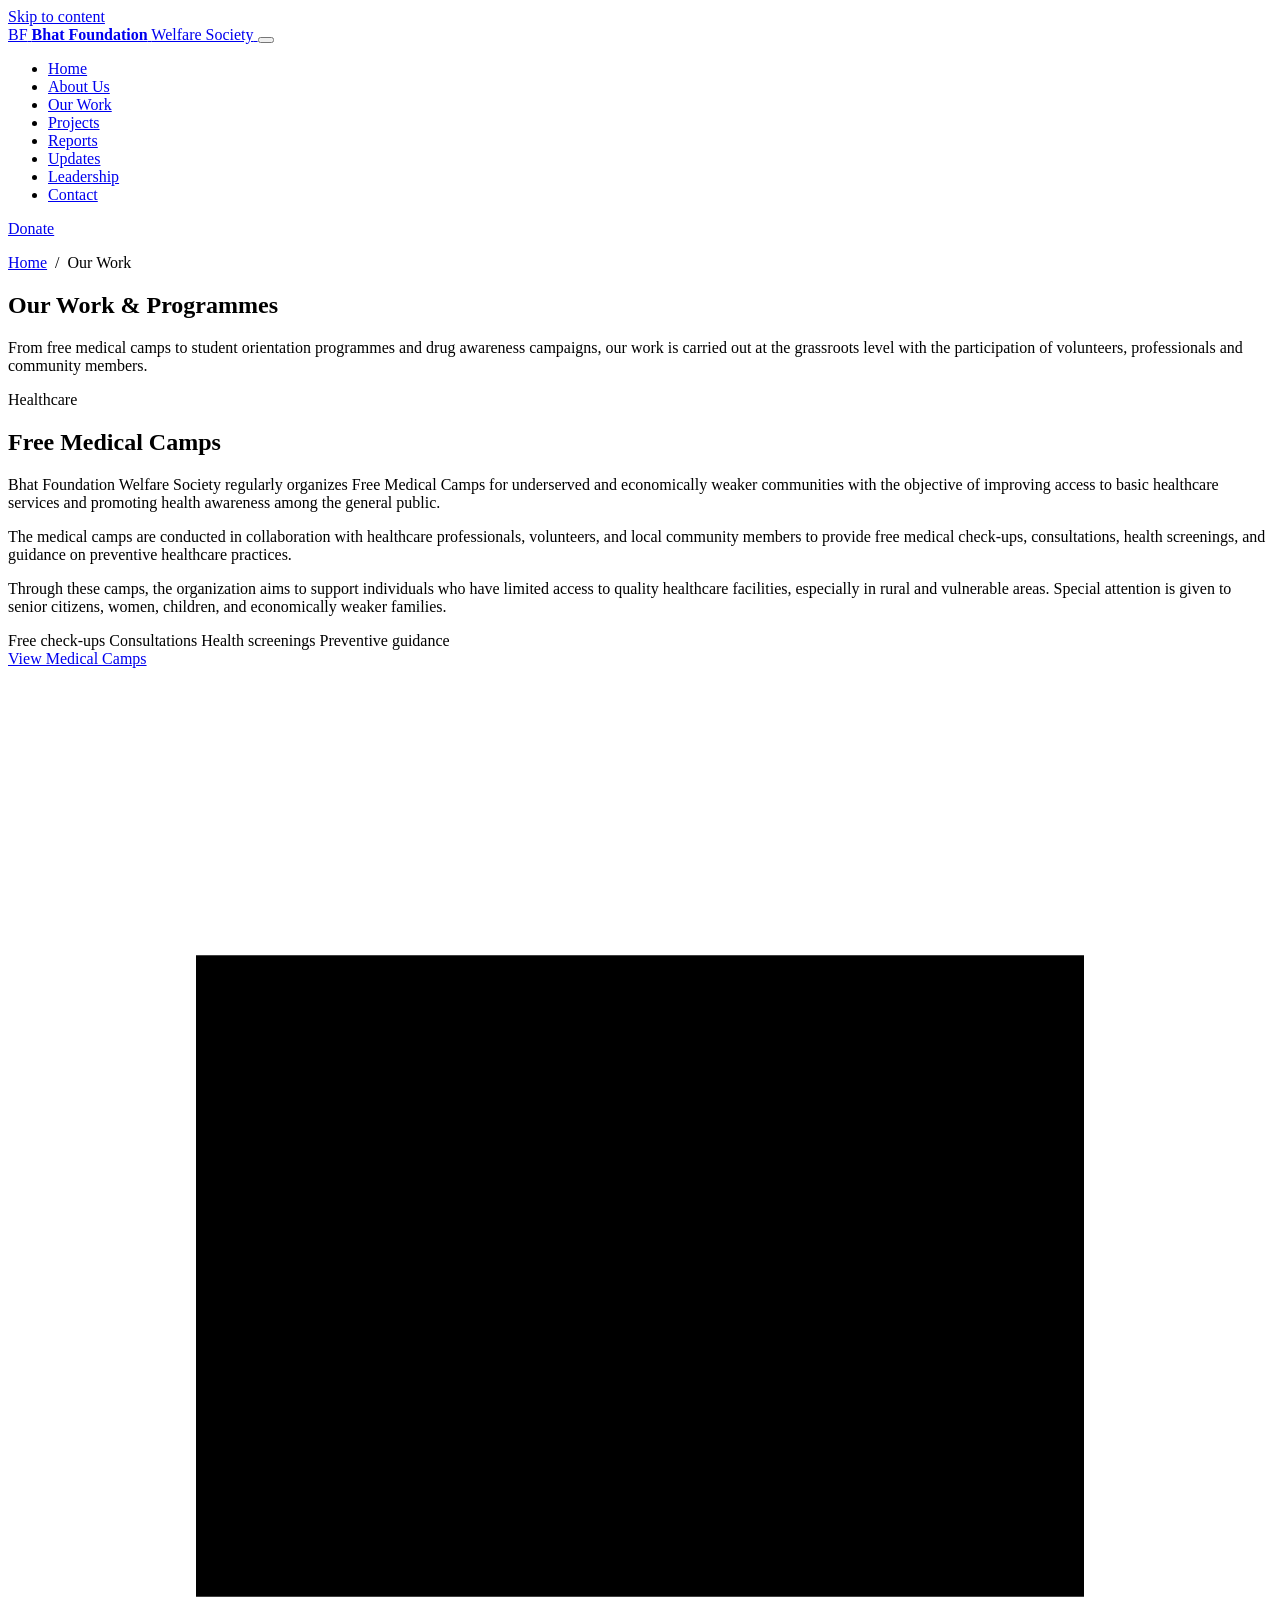
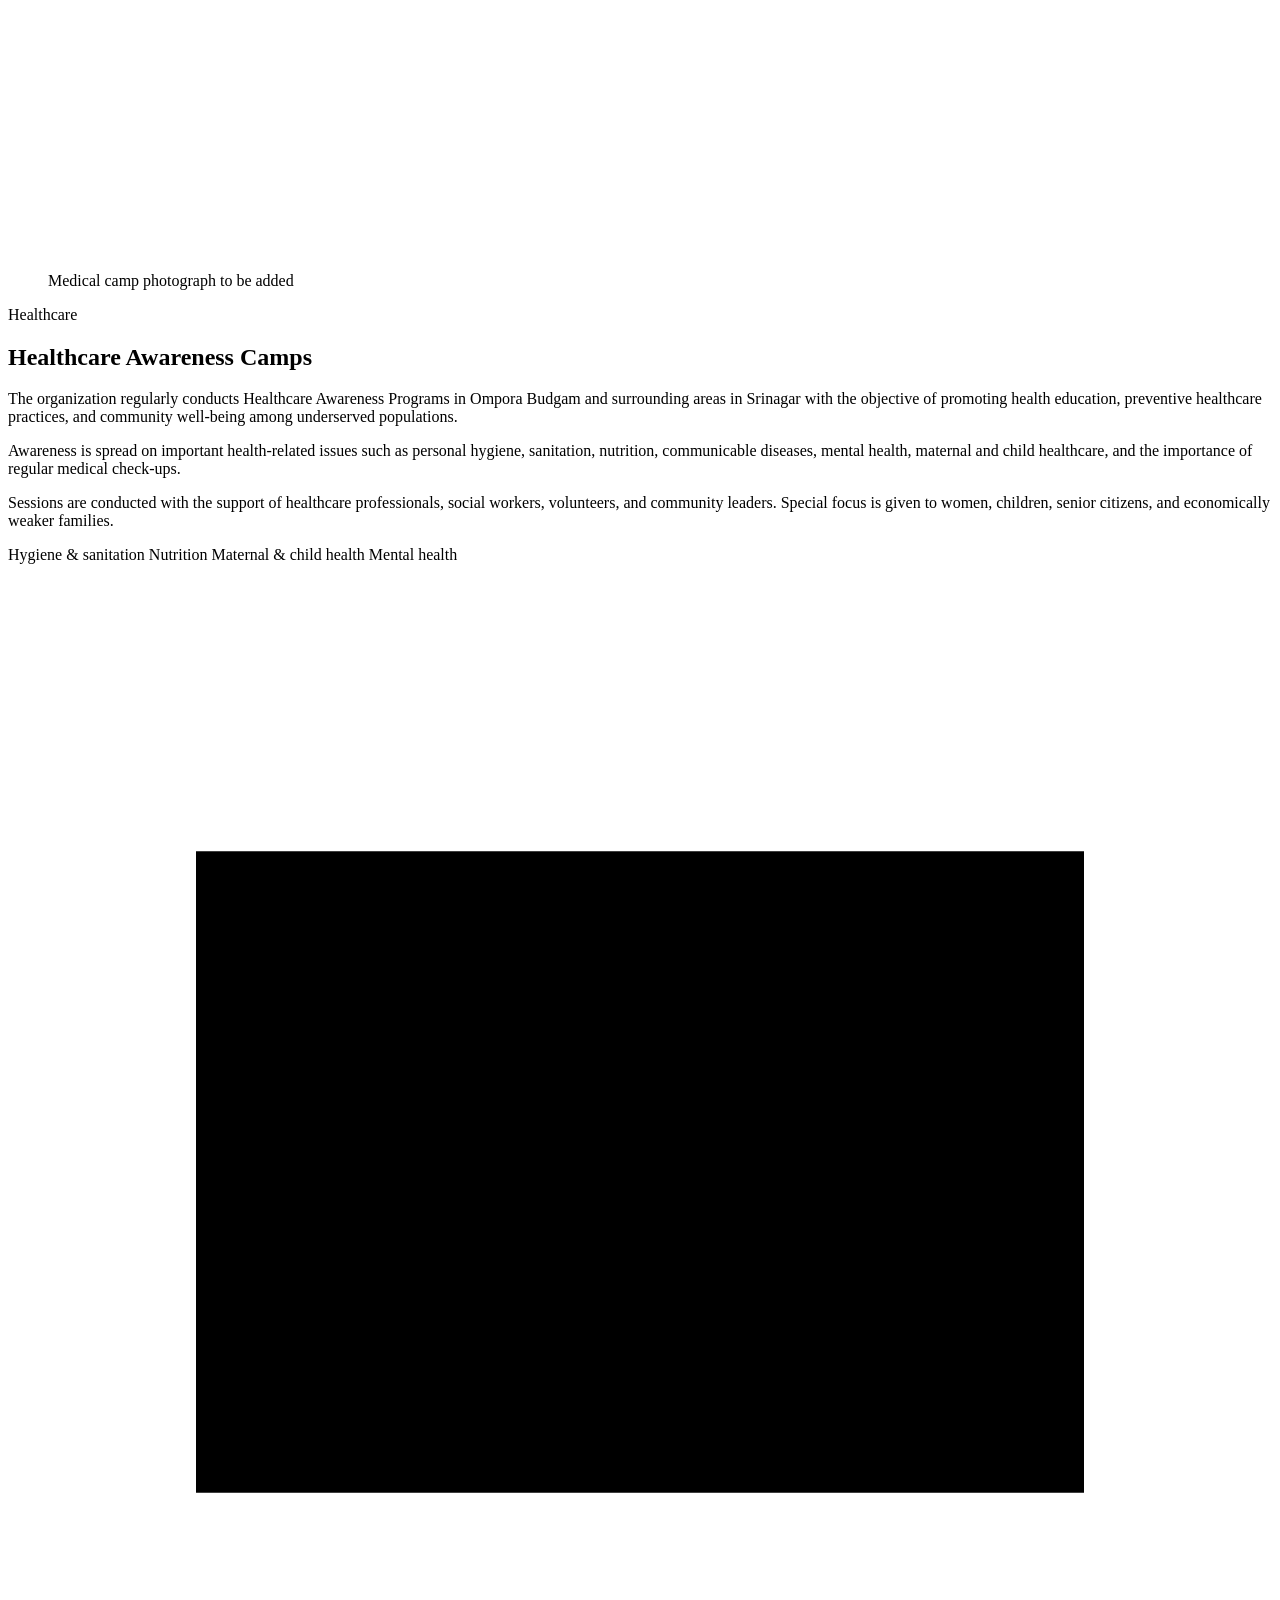
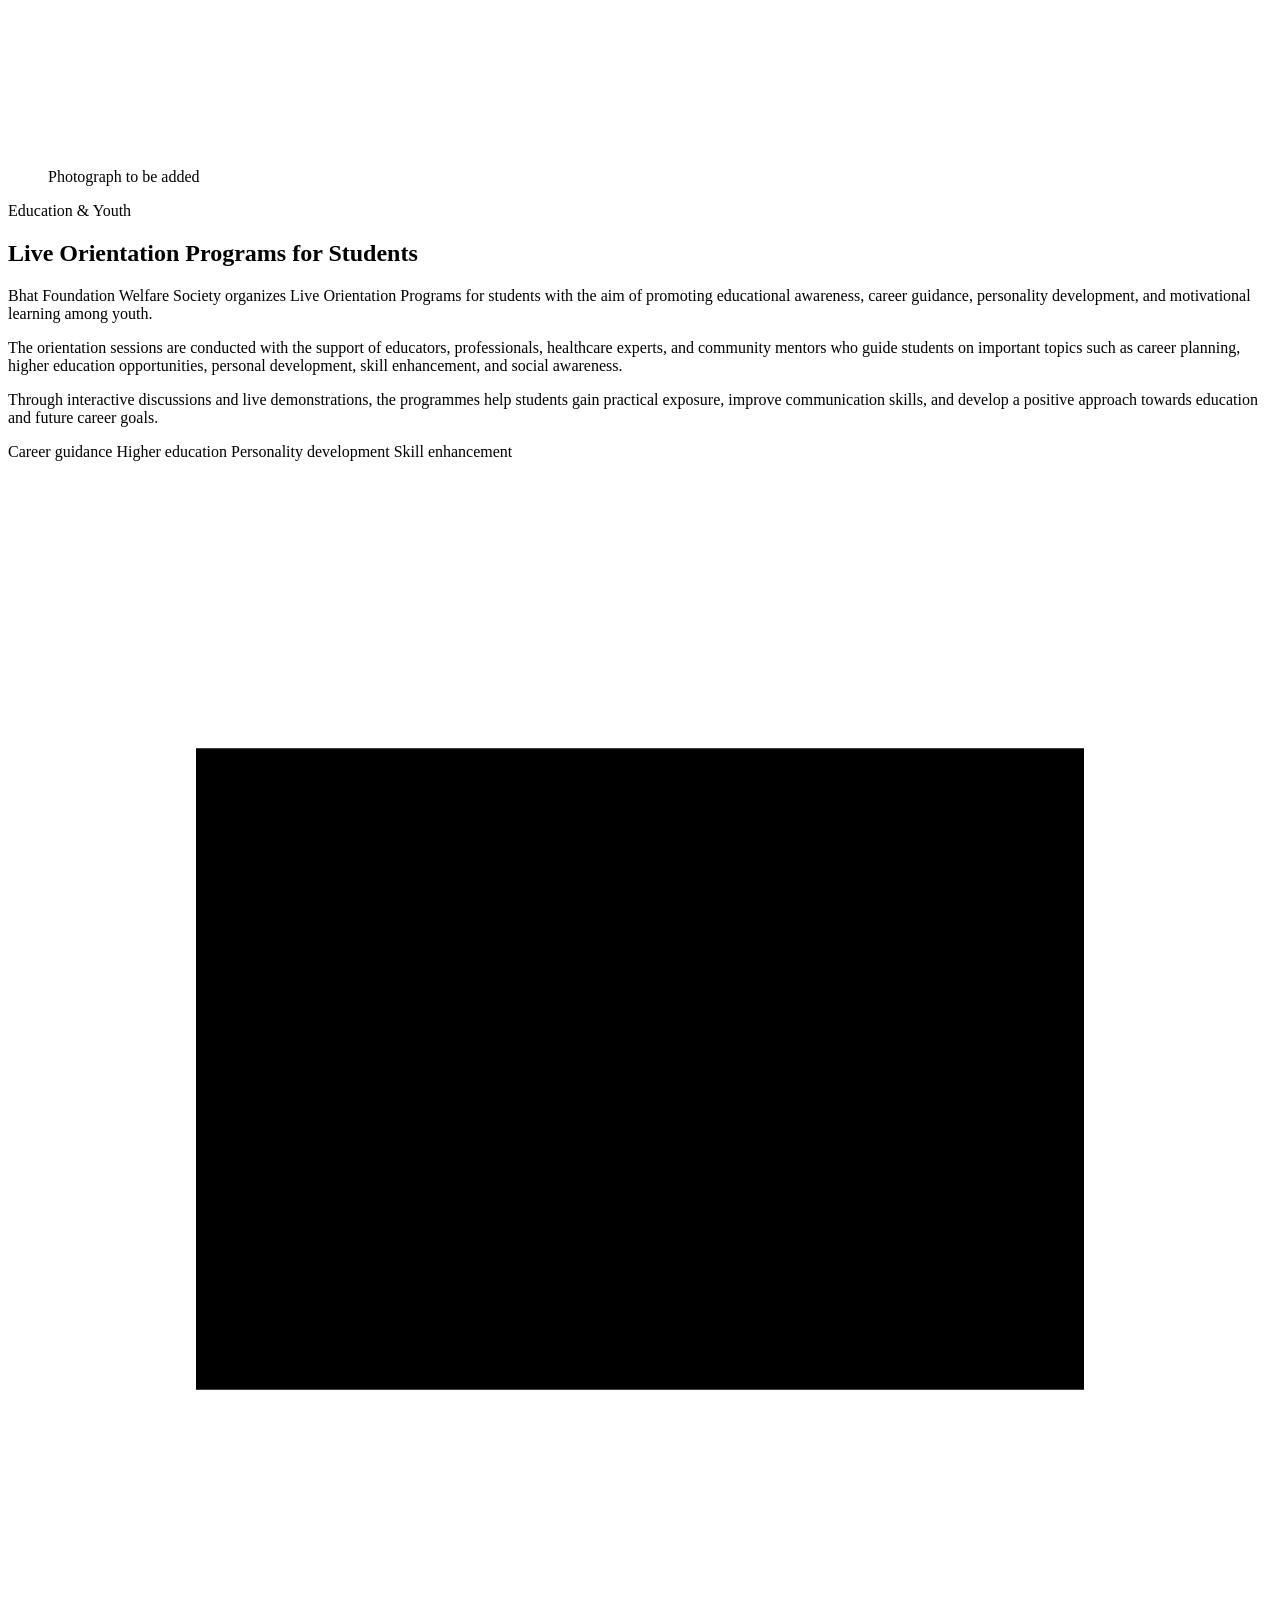
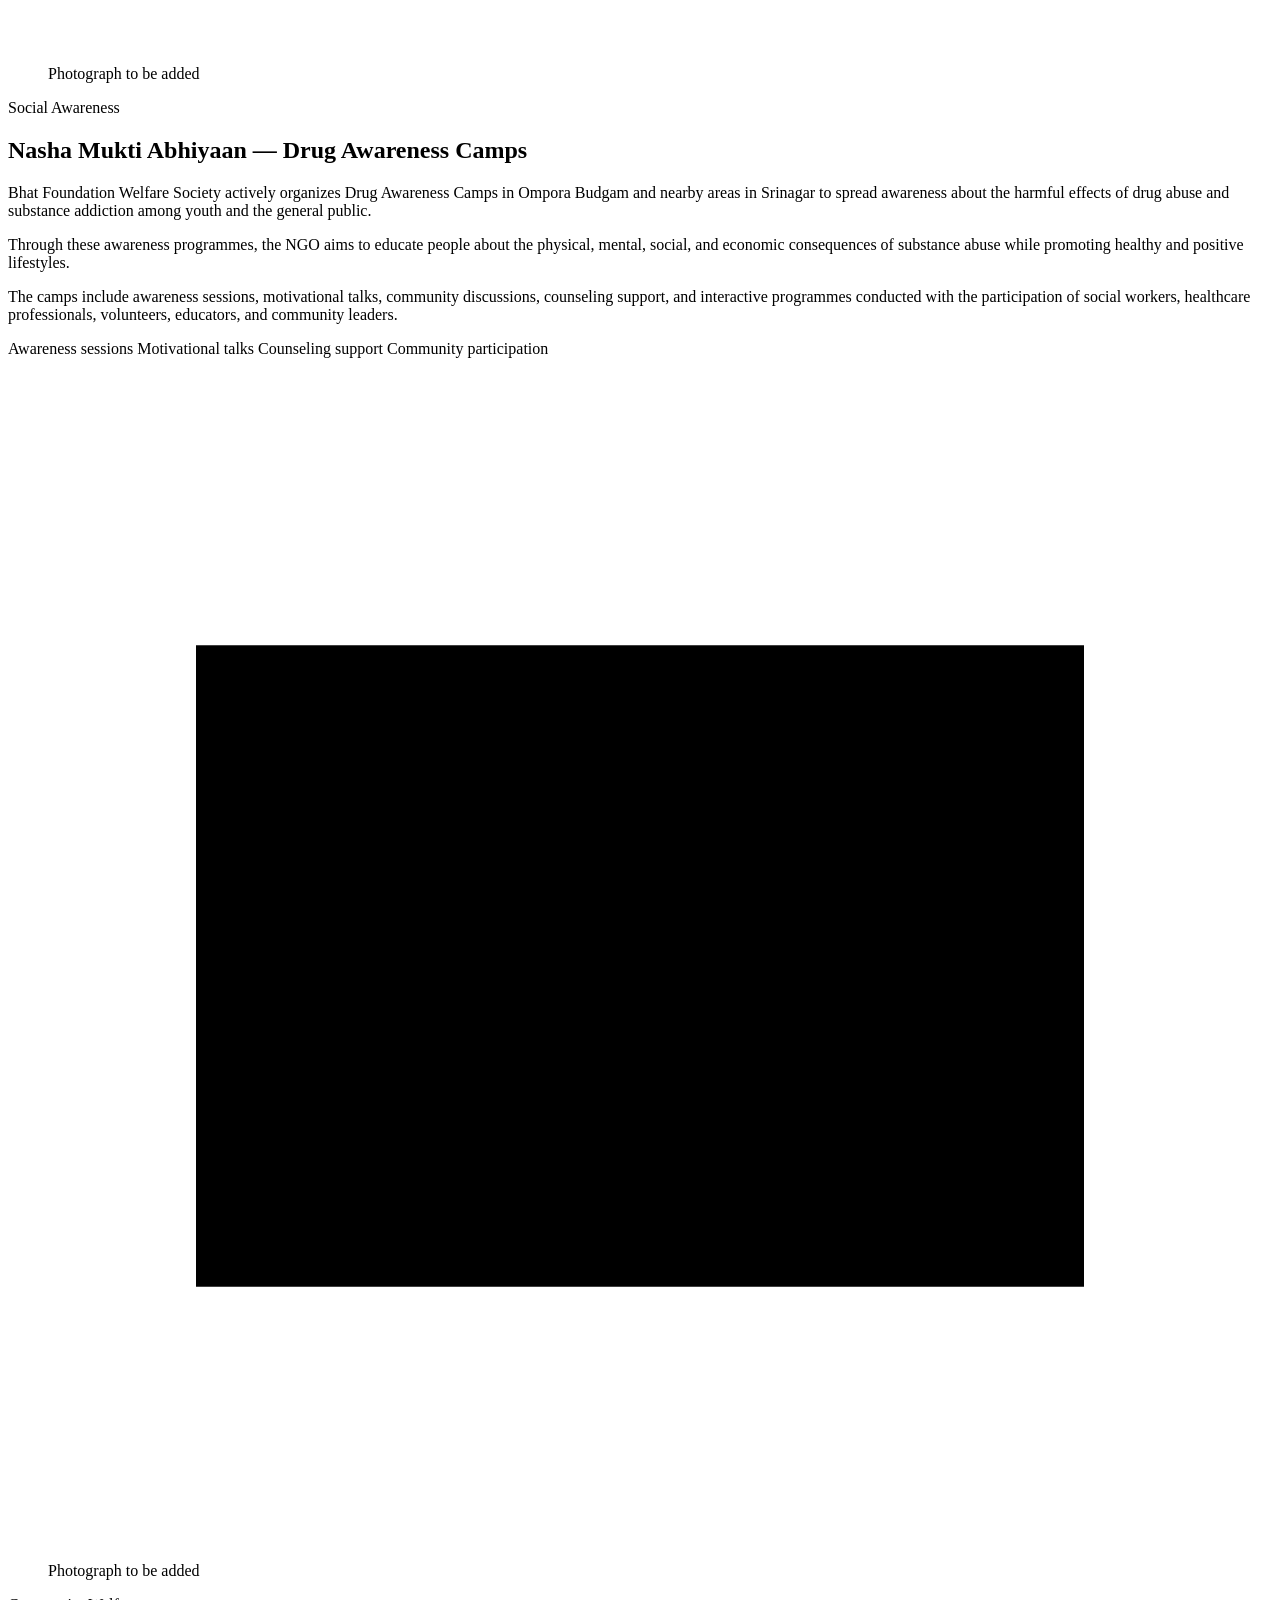
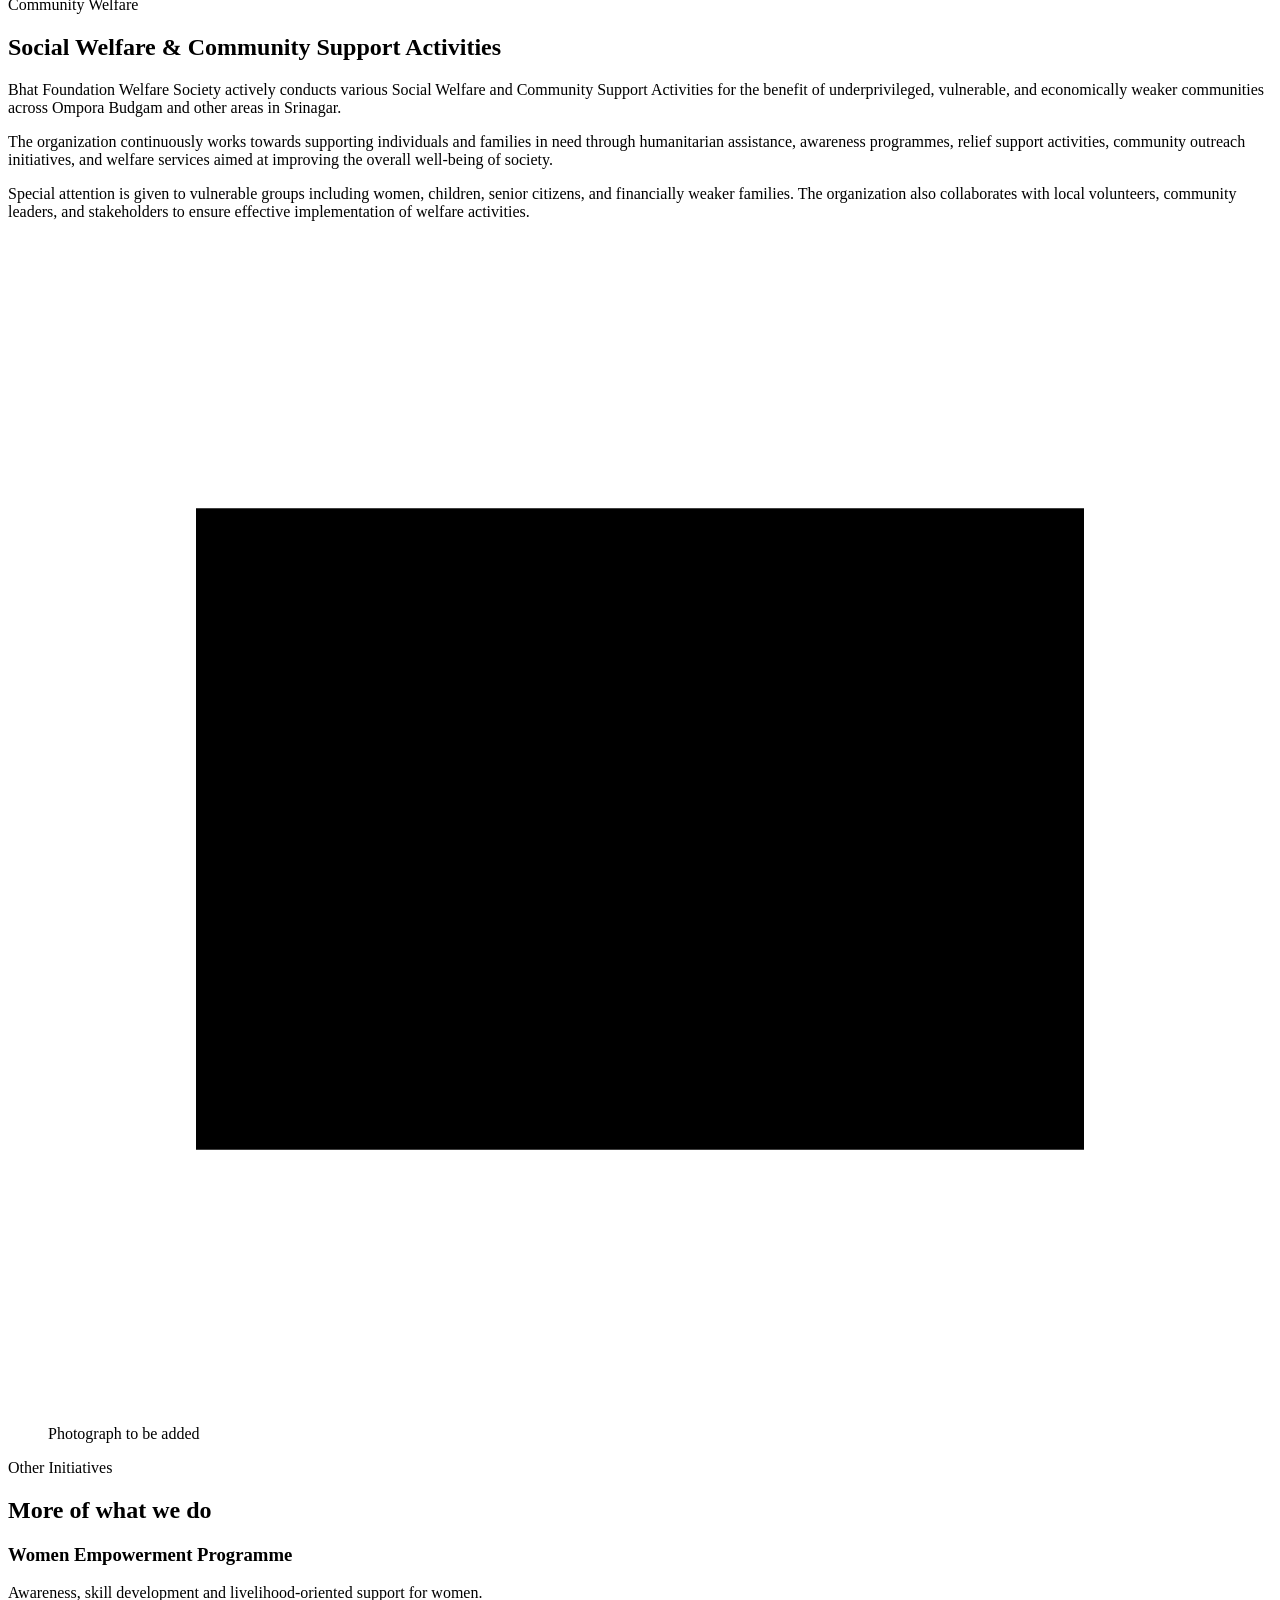
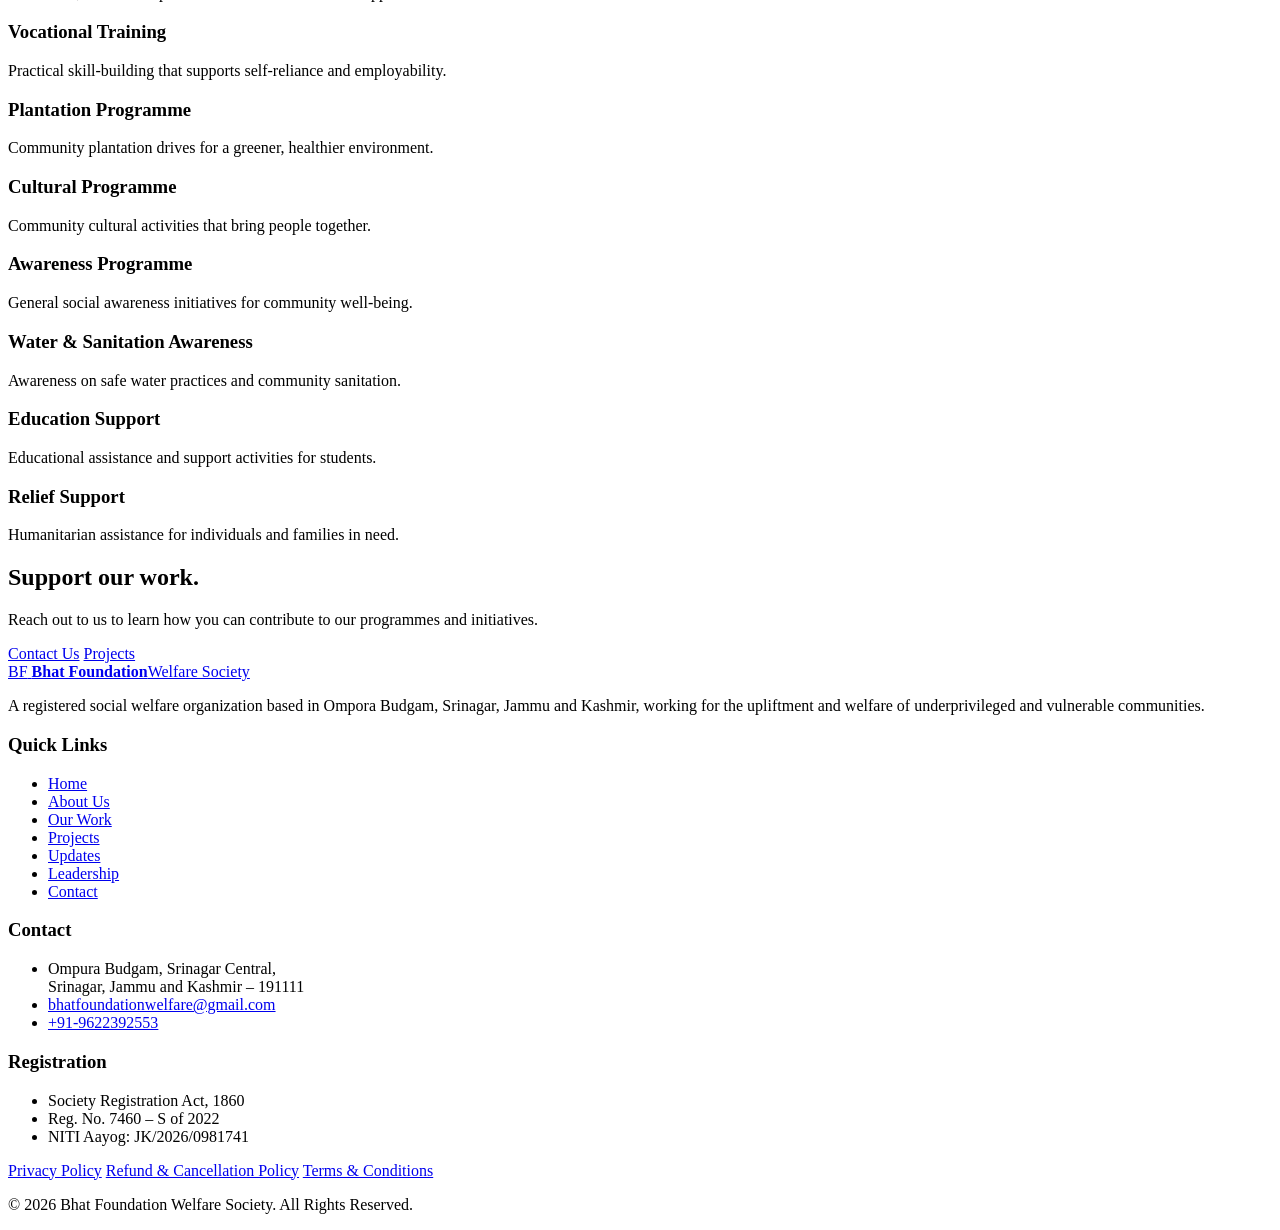
==== our-work.html @ 5a5388ba "Add files via upload" ====
<!DOCTYPE html>
<html lang="en">
<head>
<meta charset="utf-8">
<meta name="viewport" content="width=device-width, initial-scale=1">
<title>Our Work | Bhat Foundation Welfare Society</title>
<meta name="description" content="Healthcare, education, youth development, women empowerment, drug awareness and community welfare programmes by Bhat Foundation Welfare Society in Srinagar.">
<meta name="theme-color" content="#0F2347">
<link rel="preconnect" href="https://fonts.googleapis.com">
<link rel="preconnect" href="https://fonts.gstatic.com" crossorigin>
<link href="https://fonts.googleapis.com/css2?family=Fraunces:opsz,wght@9..144,400;9..144,500;9..144,600;9..144,700&family=Inter:wght@400;500;600;700&display=swap" rel="stylesheet">
<link rel="stylesheet" href="css/styles.css">
<script>document.documentElement.classList.add('js');</script>
</head>
<body>

<a class="skip-link" href="#main">Skip to content</a>

<header class="site-header" id="siteHeader">
  <div class="container header-inner">
    <a class="brand" href="index.html" aria-label="Bhat Foundation Welfare Society — Home">
      <span class="brand-badge">
        <span class="brand-mark" aria-hidden="true">BF</span>
        <img src="images/logo.png" alt="Bhat Foundation Welfare Society logo" onerror="this.remove()">
      </span>
      <span class="brand-text">
        <strong>Bhat Foundation</strong>
        <span>Welfare Society</span>
      </span>
    </a>

    <button class="nav-toggle" id="navToggle" type="button" aria-expanded="false" aria-controls="primaryNav" aria-label="Open menu">
      <span class="nav-toggle-bars" aria-hidden="true"><i></i><i></i><i></i></span>
    </button>

    <nav class="primary-nav" id="primaryNav" aria-label="Primary">
      <ul>
          <li><a href="index.html">Home</a></li>
         <li><a href="about.html" aria-current="page">About Us</a></li>
         <li><a href="our-work.html">Our Work</a></li>
         <li><a href="projects.html">Projects</a></li>
        <li><a href="reports.html">Reports</a></li>
        <li><a href="updates.html">Updates</a></li>
        <li><a href="leadership.html">Leadership</a></li>
        <li><a href="contact.html">Contact</a></li>
    </ul>
      <a class="btn btn-primary nav-cta nav-donate" href="donate.html">Donate</a>
    </nav>
  </div>
</header>

<main id="main">

  <section class="page-hero">
    <div class="container">
      <p class="breadcrumb"><a href="index.html">Home</a> &nbsp;/&nbsp; Our Work</p>
      <h1>Our Work &amp; Programmes</h1>
      <p>From free medical camps to student orientation programmes and drug awareness campaigns, our work is carried out at the grassroots level with the participation of volunteers, professionals and community members.</p>
    </div>
  </section>

  <section class="section">
    <div class="container work-block">
      <div>
        <p class="eyebrow">Healthcare</p>
        <h2>Free Medical Camps</h2>
        <p>Bhat Foundation Welfare Society regularly organizes Free Medical Camps for underserved and economically weaker communities with the objective of improving access to basic healthcare services and promoting health awareness among the general public.</p>
        <p>The medical camps are conducted in collaboration with healthcare professionals, volunteers, and local community members to provide free medical check-ups, consultations, health screenings, and guidance on preventive healthcare practices.</p>
        <p>Through these camps, the organization aims to support individuals who have limited access to quality healthcare facilities, especially in rural and vulnerable areas. Special attention is given to senior citizens, women, children, and economically weaker families.</p>
        <div class="tag-list">
          <span class="tag">Free check-ups</span>
          <span class="tag">Consultations</span>
          <span class="tag">Health screenings</span>
          <span class="tag">Preventive guidance</span>
        </div>
        <div class="btn-row">
          <a class="btn btn-outline" href="projects.html#medical-camps">View Medical Camps</a>
        </div>
      </div>
      <div class="work-media">
        <figure class="media">
          <div class="media-fallback">
            <svg viewBox="0 0 24 24" aria-hidden="true"><path d="M3 5.5h18v13H3z"/><path d="m3 15 4.5-4.5 4 4L15 11l6 6"/><circle cx="9" cy="9" r="1.6"/></svg>
            <span>Medical camp photograph to be added</span>
          </div>
          <img class="media-img" src="images/work-medical-camp.jpg" alt="Free medical camp organized by Bhat Foundation Welfare Society" onerror="this.remove()">
        </figure>
      </div>
    </div>
  </section>

  <section class="section section--soft">
    <div class="container work-block work-block--flip">
      <div>
        <p class="eyebrow">Healthcare</p>
        <h2>Healthcare Awareness Camps</h2>
        <p>The organization regularly conducts Healthcare Awareness Programs in Ompora Budgam and surrounding areas in Srinagar with the objective of promoting health education, preventive healthcare practices, and community well-being among underserved populations.</p>
        <p>Awareness is spread on important health-related issues such as personal hygiene, sanitation, nutrition, communicable diseases, mental health, maternal and child healthcare, and the importance of regular medical check-ups.</p>
        <p>Sessions are conducted with the support of healthcare professionals, social workers, volunteers, and community leaders. Special focus is given to women, children, senior citizens, and economically weaker families.</p>
        <div class="tag-list">
          <span class="tag">Hygiene &amp; sanitation</span>
          <span class="tag">Nutrition</span>
          <span class="tag">Maternal &amp; child health</span>
          <span class="tag">Mental health</span>
        </div>
      </div>
      <div class="work-media">
        <figure class="media">
          <div class="media-fallback">
            <svg viewBox="0 0 24 24" aria-hidden="true"><path d="M3 5.5h18v13H3z"/><path d="m3 15 4.5-4.5 4 4L15 11l6 6"/><circle cx="9" cy="9" r="1.6"/></svg>
            <span>Photograph to be added</span>
          </div>
          <img class="media-img" src="images/work-healthcare-awareness.jpg" alt="Healthcare awareness session" onerror="this.remove()">
        </figure>
      </div>
    </div>
  </section>

  <section class="section">
    <div class="container work-block">
      <div>
        <p class="eyebrow">Education &amp; Youth</p>
        <h2>Live Orientation Programs for Students</h2>
        <p>Bhat Foundation Welfare Society organizes Live Orientation Programs for students with the aim of promoting educational awareness, career guidance, personality development, and motivational learning among youth.</p>
        <p>The orientation sessions are conducted with the support of educators, professionals, healthcare experts, and community mentors who guide students on important topics such as career planning, higher education opportunities, personal development, skill enhancement, and social awareness.</p>
        <p>Through interactive discussions and live demonstrations, the programmes help students gain practical exposure, improve communication skills, and develop a positive approach towards education and future career goals.</p>
        <div class="tag-list">
          <span class="tag">Career guidance</span>
          <span class="tag">Higher education</span>
          <span class="tag">Personality development</span>
          <span class="tag">Skill enhancement</span>
        </div>
      </div>
      <div class="work-media">
        <figure class="media">
          <div class="media-fallback">
            <svg viewBox="0 0 24 24" aria-hidden="true"><path d="M3 5.5h18v13H3z"/><path d="m3 15 4.5-4.5 4 4L15 11l6 6"/><circle cx="9" cy="9" r="1.6"/></svg>
            <span>Photograph to be added</span>
          </div>
          <img class="media-img" src="images/work-student-orientation.jpg" alt="Live orientation programme for students" onerror="this.remove()">
        </figure>
      </div>
    </div>
  </section>

  <section class="section section--soft">
    <div class="container work-block work-block--flip">
      <div>
        <p class="eyebrow">Social Awareness</p>
        <h2>Nasha Mukti Abhiyaan &mdash; Drug Awareness Camps</h2>
        <p>Bhat Foundation Welfare Society actively organizes Drug Awareness Camps in Ompora Budgam and nearby areas in Srinagar to spread awareness about the harmful effects of drug abuse and substance addiction among youth and the general public.</p>
        <p>Through these awareness programmes, the NGO aims to educate people about the physical, mental, social, and economic consequences of substance abuse while promoting healthy and positive lifestyles.</p>
        <p>The camps include awareness sessions, motivational talks, community discussions, counseling support, and interactive programmes conducted with the participation of social workers, healthcare professionals, volunteers, educators, and community leaders.</p>
        <div class="tag-list">
          <span class="tag">Awareness sessions</span>
          <span class="tag">Motivational talks</span>
          <span class="tag">Counseling support</span>
          <span class="tag">Community participation</span>
        </div>
      </div>
      <div class="work-media">
        <figure class="media">
          <div class="media-fallback">
            <svg viewBox="0 0 24 24" aria-hidden="true"><path d="M3 5.5h18v13H3z"/><path d="m3 15 4.5-4.5 4 4L15 11l6 6"/><circle cx="9" cy="9" r="1.6"/></svg>
            <span>Photograph to be added</span>
          </div>
          <img class="media-img" src="images/work-drug-awareness.jpg" alt="Nasha Mukti Abhiyaan drug awareness camp" onerror="this.remove()">
        </figure>
      </div>
    </div>
  </section>

  <section class="section">
    <div class="container work-block">
      <div>
        <p class="eyebrow">Community Welfare</p>
        <h2>Social Welfare &amp; Community Support Activities</h2>
        <p>Bhat Foundation Welfare Society actively conducts various Social Welfare and Community Support Activities for the benefit of underprivileged, vulnerable, and economically weaker communities across Ompora Budgam and other areas in Srinagar.</p>
        <p>The organization continuously works towards supporting individuals and families in need through humanitarian assistance, awareness programmes, relief support activities, community outreach initiatives, and welfare services aimed at improving the overall well-being of society.</p>
        <p>Special attention is given to vulnerable groups including women, children, senior citizens, and financially weaker families. The organization also collaborates with local volunteers, community leaders, and stakeholders to ensure effective implementation of welfare activities.</p>
      </div>
      <div class="work-media">
        <figure class="media">
          <div class="media-fallback">
            <svg viewBox="0 0 24 24" aria-hidden="true"><path d="M3 5.5h18v13H3z"/><path d="m3 15 4.5-4.5 4 4L15 11l6 6"/><circle cx="9" cy="9" r="1.6"/></svg>
            <span>Photograph to be added</span>
          </div>
          <img class="media-img" src="images/work-community-welfare.jpg" alt="Community welfare activity" onerror="this.remove()">
        </figure>
      </div>
    </div>
  </section>

  <section class="section section--soft">
    <div class="container">
      <div class="section-head section-head--center">
        <p class="eyebrow">Other Initiatives</p>
        <h2>More of what we do</h2>
      </div>
      <div class="grid grid-4">
        <article class="card card--compact reveal"><h3>Women Empowerment Programme</h3><p>Awareness, skill development and livelihood-oriented support for women.</p></article>
        <article class="card card--compact reveal"><h3>Vocational Training</h3><p>Practical skill-building that supports self-reliance and employability.</p></article>
        <article class="card card--compact reveal"><h3>Plantation Programme</h3><p>Community plantation drives for a greener, healthier environment.</p></article>
        <article class="card card--compact reveal"><h3>Cultural Programme</h3><p>Community cultural activities that bring people together.</p></article>
        <article class="card card--compact reveal"><h3>Awareness Programme</h3><p>General social awareness initiatives for community well-being.</p></article>
        <article class="card card--compact reveal"><h3>Water &amp; Sanitation Awareness</h3><p>Awareness on safe water practices and community sanitation.</p></article>
        <article class="card card--compact reveal"><h3>Education Support</h3><p>Educational assistance and support activities for students.</p></article>
        <article class="card card--compact reveal"><h3>Relief Support</h3><p>Humanitarian assistance for individuals and families in need.</p></article>
      </div>
    </div>
  </section>

  <section class="section">
    <div class="container">
      <div class="cta-band">
        <div class="cta-band-text">
          <h2>Support our work.</h2>
          <p>Reach out to us to learn how you can contribute to our programmes and initiatives.</p>
        </div>
        <div class="cta-band-actions">
          <a class="btn btn-accent" href="contact.html">Contact Us</a>
          <a class="btn btn-outline-light" href="projects.html">Projects</a>
        </div>
      </div>
    </div>
  </section>

</main>

<footer class="site-footer">
  <div class="container footer-grid">
    <div class="footer-brand">
      <a class="brand brand--footer" href="index.html">
        <span class="brand-badge">
          <span class="brand-mark" aria-hidden="true">BF</span>
          <img src="images/logo.png" alt="" onerror="this.remove()">
        </span>
        <span class="brand-text"><strong>Bhat Foundation</strong><span>Welfare Society</span></span>
      </a>
      <p class="footer-desc">A registered social welfare organization based in Ompora Budgam, Srinagar, Jammu and Kashmir, working for the upliftment and welfare of underprivileged and vulnerable communities.</p>
    </div>
    <nav class="footer-col" aria-label="Quick links">
      <h3>Quick Links</h3>
      <ul>
        <li><a href="index.html">Home</a></li>
        <li><a href="about.html">About Us</a></li>
        <li><a href="our-work.html">Our Work</a></li>
        <li><a href="projects.html">Projects</a></li>
        <li><a href="updates.html">Updates</a></li>
        <li><a href="leadership.html">Leadership</a></li>
        <li><a href="contact.html">Contact</a></li>
      </ul>
    </nav>
    <div class="footer-col">
      <h3>Contact</h3>
      <ul class="footer-contact">
        <li>Ompura Budgam, Srinagar Central,<br>Srinagar, Jammu and Kashmir &ndash; 191111</li>
        <li><a href="mailto:bhatfoundationwelfare@gmail.com">bhatfoundationwelfare@gmail.com</a></li>
        <li><a href="tel:+919622392553">+91-9622392553</a></li>
      </ul>
    </div>
    <div class="footer-col">
      <h3>Registration</h3>
      <ul class="footer-contact">
        <li>Society Registration Act, 1860</li>
        <li>Reg. No. 7460 &ndash; S of 2022</li>
        <li>NITI Aayog: JK/2026/0981741</li>
      </ul>
    </div>
  </div>
  <div class="container">
    <nav class="footer-legal" aria-label="Legal">
      <a href="privacy-policy.html">Privacy Policy</a>
      <a href="refund-policy.html">Refund &amp; Cancellation Policy</a>
      <a href="terms.html">Terms &amp; Conditions</a>
    </nav>
  </div>
  <div class="container footer-bottom">
    <p>&copy; <span id="year">2026</span> Bhat Foundation Welfare Society. All Rights Reserved.</p>
  </div>
</footer>

<script src="js/main.js"></script>
</body>
</html>
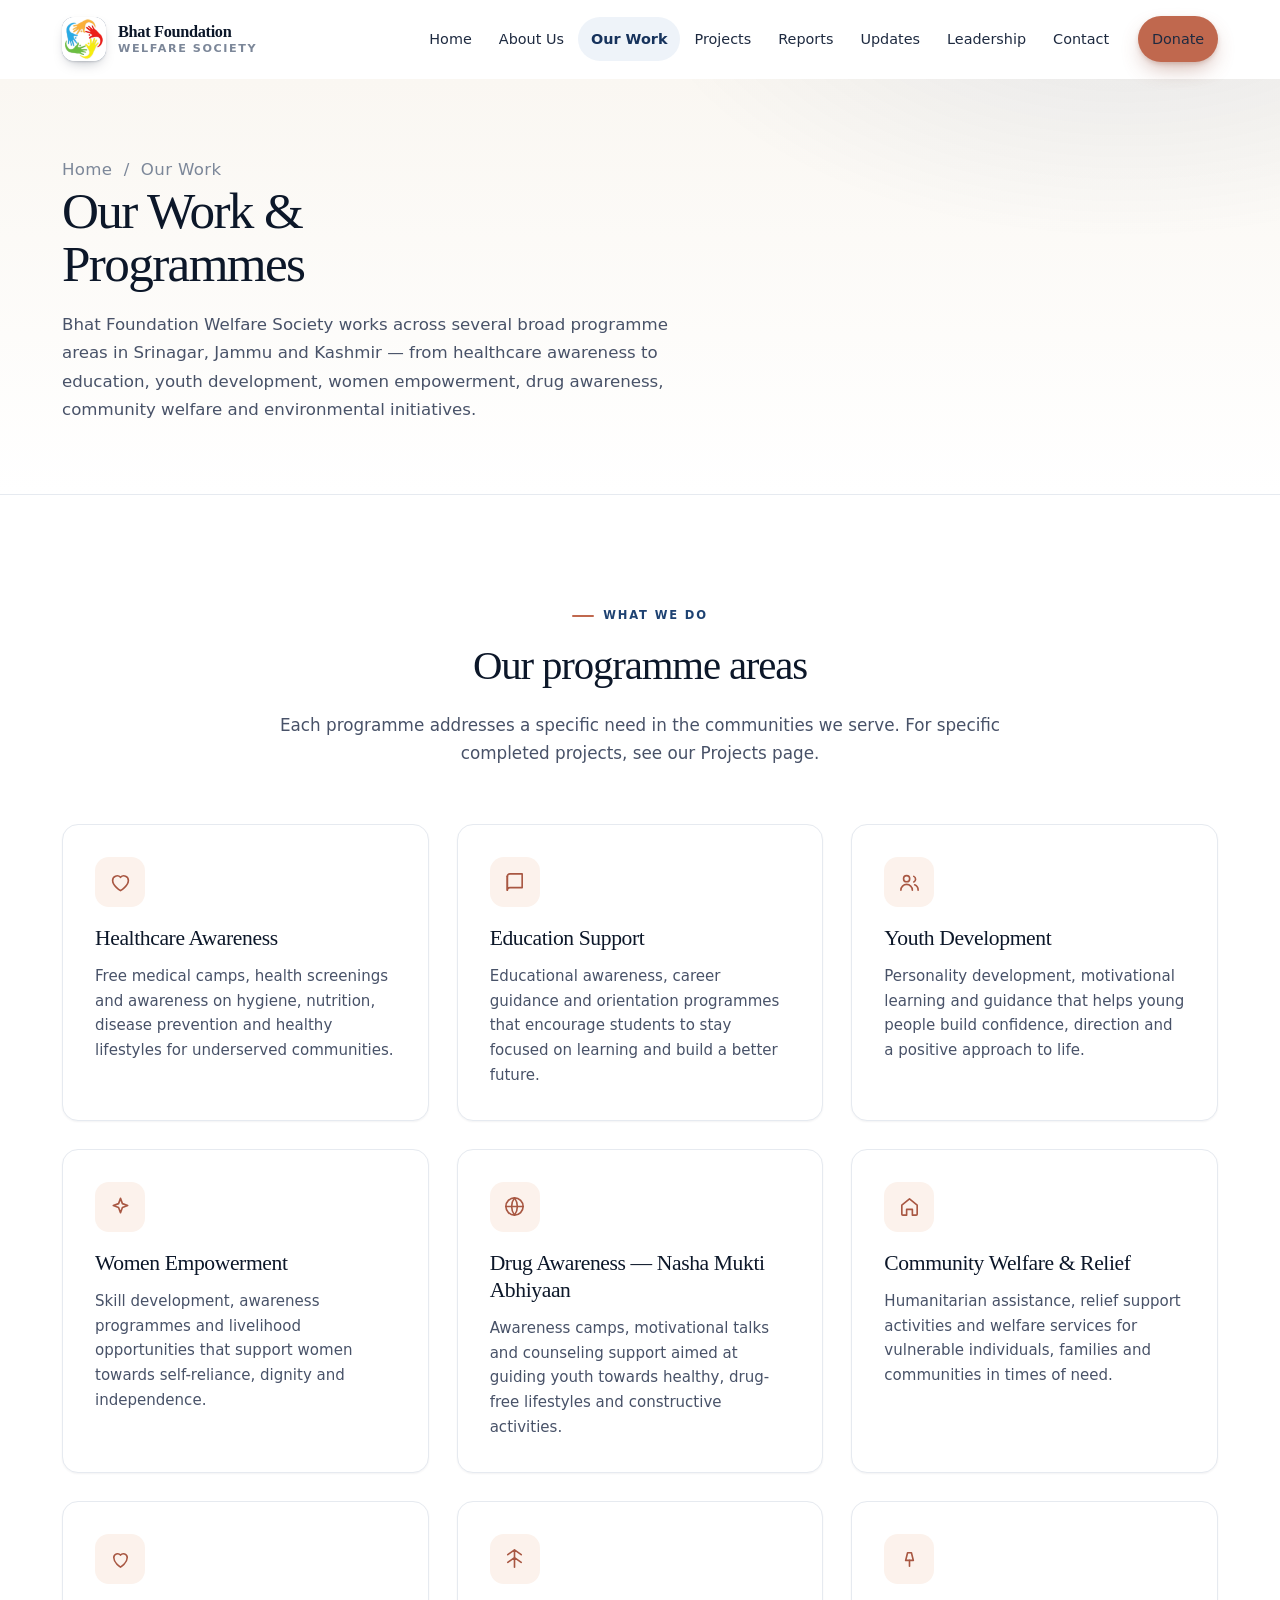
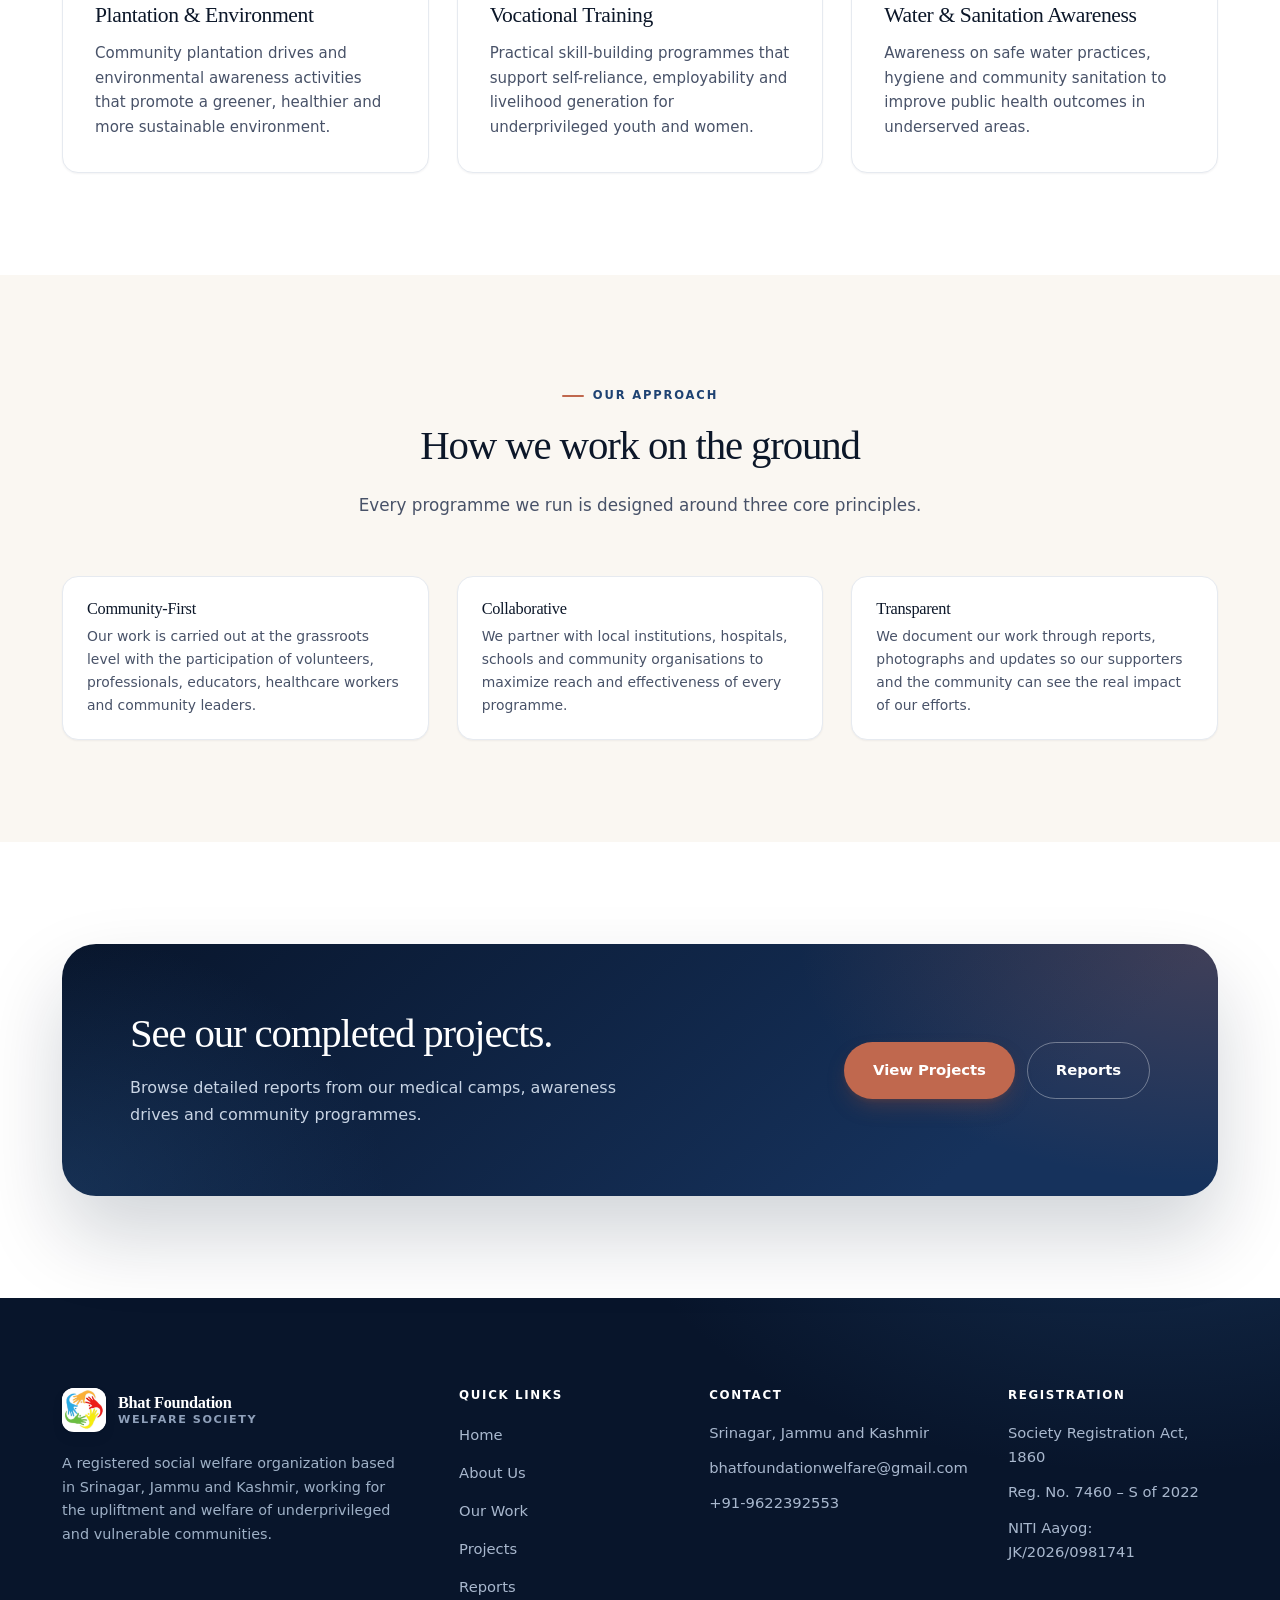
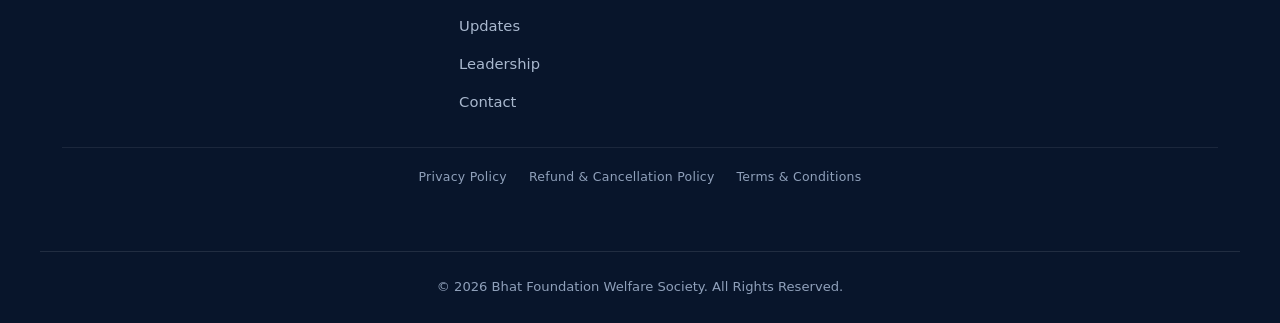
==== commit 7cd6294d: "Revise Our Work page content and navigation links Updated the content on the Our Work page to reflec" ====
--- a/our-work.html
+++ b/our-work.html
@@ -35,15 +35,15 @@
 
     <nav class="primary-nav" id="primaryNav" aria-label="Primary">
       <ul>
-          <li><a href="index.html">Home</a></li>
-         <li><a href="about.html" aria-current="page">About Us</a></li>
-         <li><a href="our-work.html">Our Work</a></li>
-         <li><a href="projects.html">Projects</a></li>
+        <li><a href="index.html">Home</a></li>
+        <li><a href="about.html">About Us</a></li>
+        <li><a href="our-work.html" aria-current="page">Our Work</a></li>
+        <li><a href="projects.html">Projects</a></li>
         <li><a href="reports.html">Reports</a></li>
         <li><a href="updates.html">Updates</a></li>
         <li><a href="leadership.html">Leadership</a></li>
         <li><a href="contact.html">Contact</a></li>
-    </ul>
+      </ul>
       <a class="btn btn-primary nav-cta nav-donate" href="donate.html">Donate</a>
     </nav>
   </div>
@@ -55,157 +55,79 @@
     <div class="container">
       <p class="breadcrumb"><a href="index.html">Home</a> &nbsp;/&nbsp; Our Work</p>
       <h1>Our Work &amp; Programmes</h1>
-      <p>From free medical camps to student orientation programmes and drug awareness campaigns, our work is carried out at the grassroots level with the participation of volunteers, professionals and community members.</p>
+      <p>Bhat Foundation Welfare Society works across several broad programme areas in Srinagar, Jammu and Kashmir — from healthcare awareness to education, youth development, women empowerment, drug awareness, community welfare and environmental initiatives.</p>
     </div>
   </section>
 
   <section class="section">
-    <div class="container work-block">
-      <div>
-        <p class="eyebrow">Healthcare</p>
-        <h2>Free Medical Camps</h2>
-        <p>Bhat Foundation Welfare Society regularly organizes Free Medical Camps for underserved and economically weaker communities with the objective of improving access to basic healthcare services and promoting health awareness among the general public.</p>
-        <p>The medical camps are conducted in collaboration with healthcare professionals, volunteers, and local community members to provide free medical check-ups, consultations, health screenings, and guidance on preventive healthcare practices.</p>
-        <p>Through these camps, the organization aims to support individuals who have limited access to quality healthcare facilities, especially in rural and vulnerable areas. Special attention is given to senior citizens, women, children, and economically weaker families.</p>
-        <div class="tag-list">
-          <span class="tag">Free check-ups</span>
-          <span class="tag">Consultations</span>
-          <span class="tag">Health screenings</span>
-          <span class="tag">Preventive guidance</span>
-        </div>
-        <div class="btn-row">
-          <a class="btn btn-outline" href="projects.html#medical-camps">View Medical Camps</a>
-        </div>
-      </div>
-      <div class="work-media">
-        <figure class="media">
-          <div class="media-fallback">
-            <svg viewBox="0 0 24 24" aria-hidden="true"><path d="M3 5.5h18v13H3z"/><path d="m3 15 4.5-4.5 4 4L15 11l6 6"/><circle cx="9" cy="9" r="1.6"/></svg>
-            <span>Medical camp photograph to be added</span>
-          </div>
-          <img class="media-img" src="images/work-medical-camp.jpg" alt="Free medical camp organized by Bhat Foundation Welfare Society" onerror="this.remove()">
-        </figure>
+    <div class="container">
+      <div class="section-head section-head--center">
+        <p class="eyebrow">What We Do</p>
+        <h2>Our programme areas</h2>
+        <p class="section-sub">Each programme addresses a specific need in the communities we serve. For specific completed projects, see our Projects page.</p>
+      </div>
+
+      <div class="grid grid-3">
+        <article class="card reveal">
+          <span class="card-icon" aria-hidden="true"><svg viewBox="0 0 24 24"><path d="M12 20.5S3.8 15.6 3.8 9.9A4.7 4.7 0 0 1 12 6.6a4.7 4.7 0 0 1 8.2 3.3c0 5.7-8.2 10.6-8.2 10.6Z"/></svg></span>
+          <h3>Healthcare Awareness</h3>
+          <p>Free medical camps, health screenings and awareness on hygiene, nutrition, disease prevention and healthy lifestyles for underserved communities.</p>
+        </article>
+        <article class="card reveal">
+          <span class="card-icon" aria-hidden="true"><svg viewBox="0 0 24 24"><path d="M4.5 5.6A2.6 2.6 0 0 1 7.1 3H20v14.4H7.1a2.6 2.6 0 0 0-2.6 2.6Z"/><path d="M4.5 5.6V20"/></svg></span>
+          <h3>Education Support</h3>
+          <p>Educational awareness, career guidance and orientation programmes that encourage students to stay focused on learning and build a better future.</p>
+        </article>
+        <article class="card reveal">
+          <span class="card-icon" aria-hidden="true"><svg viewBox="0 0 24 24"><circle cx="9" cy="8" r="3.2"/><path d="M3 20a6 6 0 0 1 12 0"/><path d="M16.5 5.6a3.2 3.2 0 0 1 0 5.8"/><path d="M17.4 14.4A6 6 0 0 1 21 20"/></svg></span>
+          <h3>Youth Development</h3>
+          <p>Personality development, motivational learning and guidance that helps young people build confidence, direction and a positive approach to life.</p>
+        </article>
+        <article class="card reveal">
+          <span class="card-icon" aria-hidden="true"><svg viewBox="0 0 24 24"><path d="M12 3.5 14 9l5.5 2-5.5 2-2 5.5-2-5.5L4.5 11 10 9Z"/></svg></span>
+          <h3>Women Empowerment</h3>
+          <p>Skill development, awareness programmes and livelihood opportunities that support women towards self-reliance, dignity and independence.</p>
+        </article>
+        <article class="card reveal">
+          <span class="card-icon" aria-hidden="true"><svg viewBox="0 0 24 24"><circle cx="12" cy="12" r="9"/><path d="M3 12h18"/><path d="M12 3a15 15 0 0 1 0 18 15 15 0 0 1 0-18Z"/></svg></span>
+          <h3>Drug Awareness — Nasha Mukti Abhiyaan</h3>
+          <p>Awareness camps, motivational talks and counseling support aimed at guiding youth towards healthy, drug-free lifestyles and constructive activities.</p>
+        </article>
+        <article class="card reveal">
+          <span class="card-icon" aria-hidden="true"><svg viewBox="0 0 24 24"><path d="M4 10.5 12 4l8 6.5V20a1 1 0 0 1-1 1h-4v-6H9v6H5a1 1 0 0 1-1-1Z"/></svg></span>
+          <h3>Community Welfare &amp; Relief</h3>
+          <p>Humanitarian assistance, relief support activities and welfare services for vulnerable individuals, families and communities in times of need.</p>
+        </article>
+        <article class="card reveal">
+          <span class="card-icon" aria-hidden="true"><svg viewBox="0 0 24 24"><path d="M12 21s-7-4.4-7-10a4 4 0 0 1 7-2.6A4 4 0 0 1 19 11c0 5.6-7 10-7 10Z"/></svg></span>
+          <h3>Plantation &amp; Environment</h3>
+          <p>Community plantation drives and environmental awareness activities that promote a greener, healthier and more sustainable environment.</p>
+        </article>
+        <article class="card reveal">
+          <span class="card-icon" aria-hidden="true"><svg viewBox="0 0 24 24"><path d="M12 3v18M5 8l7-5 7 5M5 16l7-5 7 5"/></svg></span>
+          <h3>Vocational Training</h3>
+          <p>Practical skill-building programmes that support self-reliance, employability and livelihood generation for underprivileged youth and women.</p>
+        </article>
+        <article class="card reveal">
+          <span class="card-icon" aria-hidden="true"><svg viewBox="0 0 24 24"><path d="M12 20v-6"/><path d="M8 14h8l-2-8H10Z"/></svg></span>
+          <h3>Water &amp; Sanitation Awareness</h3>
+          <p>Awareness on safe water practices, hygiene and community sanitation to improve public health outcomes in underserved areas.</p>
+        </article>
       </div>
     </div>
   </section>
 
   <section class="section section--soft">
-    <div class="container work-block work-block--flip">
-      <div>
-        <p class="eyebrow">Healthcare</p>
-        <h2>Healthcare Awareness Camps</h2>
-        <p>The organization regularly conducts Healthcare Awareness Programs in Ompora Budgam and surrounding areas in Srinagar with the objective of promoting health education, preventive healthcare practices, and community well-being among underserved populations.</p>
-        <p>Awareness is spread on important health-related issues such as personal hygiene, sanitation, nutrition, communicable diseases, mental health, maternal and child healthcare, and the importance of regular medical check-ups.</p>
-        <p>Sessions are conducted with the support of healthcare professionals, social workers, volunteers, and community leaders. Special focus is given to women, children, senior citizens, and economically weaker families.</p>
-        <div class="tag-list">
-          <span class="tag">Hygiene &amp; sanitation</span>
-          <span class="tag">Nutrition</span>
-          <span class="tag">Maternal &amp; child health</span>
-          <span class="tag">Mental health</span>
-        </div>
-      </div>
-      <div class="work-media">
-        <figure class="media">
-          <div class="media-fallback">
-            <svg viewBox="0 0 24 24" aria-hidden="true"><path d="M3 5.5h18v13H3z"/><path d="m3 15 4.5-4.5 4 4L15 11l6 6"/><circle cx="9" cy="9" r="1.6"/></svg>
-            <span>Photograph to be added</span>
-          </div>
-          <img class="media-img" src="images/work-healthcare-awareness.jpg" alt="Healthcare awareness session" onerror="this.remove()">
-        </figure>
-      </div>
-    </div>
-  </section>
-
-  <section class="section">
-    <div class="container work-block">
-      <div>
-        <p class="eyebrow">Education &amp; Youth</p>
-        <h2>Live Orientation Programs for Students</h2>
-        <p>Bhat Foundation Welfare Society organizes Live Orientation Programs for students with the aim of promoting educational awareness, career guidance, personality development, and motivational learning among youth.</p>
-        <p>The orientation sessions are conducted with the support of educators, professionals, healthcare experts, and community mentors who guide students on important topics such as career planning, higher education opportunities, personal development, skill enhancement, and social awareness.</p>
-        <p>Through interactive discussions and live demonstrations, the programmes help students gain practical exposure, improve communication skills, and develop a positive approach towards education and future career goals.</p>
-        <div class="tag-list">
-          <span class="tag">Career guidance</span>
-          <span class="tag">Higher education</span>
-          <span class="tag">Personality development</span>
-          <span class="tag">Skill enhancement</span>
-        </div>
-      </div>
-      <div class="work-media">
-        <figure class="media">
-          <div class="media-fallback">
-            <svg viewBox="0 0 24 24" aria-hidden="true"><path d="M3 5.5h18v13H3z"/><path d="m3 15 4.5-4.5 4 4L15 11l6 6"/><circle cx="9" cy="9" r="1.6"/></svg>
-            <span>Photograph to be added</span>
-          </div>
-          <img class="media-img" src="images/work-student-orientation.jpg" alt="Live orientation programme for students" onerror="this.remove()">
-        </figure>
-      </div>
-    </div>
-  </section>
-
-  <section class="section section--soft">
-    <div class="container work-block work-block--flip">
-      <div>
-        <p class="eyebrow">Social Awareness</p>
-        <h2>Nasha Mukti Abhiyaan &mdash; Drug Awareness Camps</h2>
-        <p>Bhat Foundation Welfare Society actively organizes Drug Awareness Camps in Ompora Budgam and nearby areas in Srinagar to spread awareness about the harmful effects of drug abuse and substance addiction among youth and the general public.</p>
-        <p>Through these awareness programmes, the NGO aims to educate people about the physical, mental, social, and economic consequences of substance abuse while promoting healthy and positive lifestyles.</p>
-        <p>The camps include awareness sessions, motivational talks, community discussions, counseling support, and interactive programmes conducted with the participation of social workers, healthcare professionals, volunteers, educators, and community leaders.</p>
-        <div class="tag-list">
-          <span class="tag">Awareness sessions</span>
-          <span class="tag">Motivational talks</span>
-          <span class="tag">Counseling support</span>
-          <span class="tag">Community participation</span>
-        </div>
-      </div>
-      <div class="work-media">
-        <figure class="media">
-          <div class="media-fallback">
-            <svg viewBox="0 0 24 24" aria-hidden="true"><path d="M3 5.5h18v13H3z"/><path d="m3 15 4.5-4.5 4 4L15 11l6 6"/><circle cx="9" cy="9" r="1.6"/></svg>
-            <span>Photograph to be added</span>
-          </div>
-          <img class="media-img" src="images/work-drug-awareness.jpg" alt="Nasha Mukti Abhiyaan drug awareness camp" onerror="this.remove()">
-        </figure>
-      </div>
-    </div>
-  </section>
-
-  <section class="section">
-    <div class="container work-block">
-      <div>
-        <p class="eyebrow">Community Welfare</p>
-        <h2>Social Welfare &amp; Community Support Activities</h2>
-        <p>Bhat Foundation Welfare Society actively conducts various Social Welfare and Community Support Activities for the benefit of underprivileged, vulnerable, and economically weaker communities across Ompora Budgam and other areas in Srinagar.</p>
-        <p>The organization continuously works towards supporting individuals and families in need through humanitarian assistance, awareness programmes, relief support activities, community outreach initiatives, and welfare services aimed at improving the overall well-being of society.</p>
-        <p>Special attention is given to vulnerable groups including women, children, senior citizens, and financially weaker families. The organization also collaborates with local volunteers, community leaders, and stakeholders to ensure effective implementation of welfare activities.</p>
-      </div>
-      <div class="work-media">
-        <figure class="media">
-          <div class="media-fallback">
-            <svg viewBox="0 0 24 24" aria-hidden="true"><path d="M3 5.5h18v13H3z"/><path d="m3 15 4.5-4.5 4 4L15 11l6 6"/><circle cx="9" cy="9" r="1.6"/></svg>
-            <span>Photograph to be added</span>
-          </div>
-          <img class="media-img" src="images/work-community-welfare.jpg" alt="Community welfare activity" onerror="this.remove()">
-        </figure>
-      </div>
-    </div>
-  </section>
-
-  <section class="section section--soft">
     <div class="container">
       <div class="section-head section-head--center">
-        <p class="eyebrow">Other Initiatives</p>
-        <h2>More of what we do</h2>
-      </div>
-      <div class="grid grid-4">
-        <article class="card card--compact reveal"><h3>Women Empowerment Programme</h3><p>Awareness, skill development and livelihood-oriented support for women.</p></article>
-        <article class="card card--compact reveal"><h3>Vocational Training</h3><p>Practical skill-building that supports self-reliance and employability.</p></article>
-        <article class="card card--compact reveal"><h3>Plantation Programme</h3><p>Community plantation drives for a greener, healthier environment.</p></article>
-        <article class="card card--compact reveal"><h3>Cultural Programme</h3><p>Community cultural activities that bring people together.</p></article>
-        <article class="card card--compact reveal"><h3>Awareness Programme</h3><p>General social awareness initiatives for community well-being.</p></article>
-        <article class="card card--compact reveal"><h3>Water &amp; Sanitation Awareness</h3><p>Awareness on safe water practices and community sanitation.</p></article>
-        <article class="card card--compact reveal"><h3>Education Support</h3><p>Educational assistance and support activities for students.</p></article>
-        <article class="card card--compact reveal"><h3>Relief Support</h3><p>Humanitarian assistance for individuals and families in need.</p></article>
+        <p class="eyebrow">Our Approach</p>
+        <h2>How we work on the ground</h2>
+        <p class="section-sub">Every programme we run is designed around three core principles.</p>
+      </div>
+      <div class="grid grid-3">
+        <article class="card card--compact reveal"><h3>Community-First</h3><p>Our work is carried out at the grassroots level with the participation of volunteers, professionals, educators, healthcare workers and community leaders.</p></article>
+        <article class="card card--compact reveal"><h3>Collaborative</h3><p>We partner with local institutions, hospitals, schools and community organisations to maximize reach and effectiveness of every programme.</p></article>
+        <article class="card card--compact reveal"><h3>Transparent</h3><p>We document our work through reports, photographs and updates so our supporters and the community can see the real impact of our efforts.</p></article>
       </div>
     </div>
   </section>
@@ -214,12 +136,12 @@
     <div class="container">
       <div class="cta-band">
         <div class="cta-band-text">
-          <h2>Support our work.</h2>
-          <p>Reach out to us to learn how you can contribute to our programmes and initiatives.</p>
+          <h2>See our completed projects.</h2>
+          <p>Browse detailed reports from our medical camps, awareness drives and community programmes.</p>
         </div>
         <div class="cta-band-actions">
-          <a class="btn btn-accent" href="contact.html">Contact Us</a>
-          <a class="btn btn-outline-light" href="projects.html">Projects</a>
+          <a class="btn btn-accent" href="projects.html">View Projects</a>
+          <a class="btn btn-outline-light" href="reports.html">Reports</a>
         </div>
       </div>
     </div>
@@ -237,7 +159,7 @@
         </span>
         <span class="brand-text"><strong>Bhat Foundation</strong><span>Welfare Society</span></span>
       </a>
-      <p class="footer-desc">A registered social welfare organization based in Ompora Budgam, Srinagar, Jammu and Kashmir, working for the upliftment and welfare of underprivileged and vulnerable communities.</p>
+      <p class="footer-desc">A registered social welfare organization based in Srinagar, Jammu and Kashmir, working for the upliftment and welfare of underprivileged and vulnerable communities.</p>
     </div>
     <nav class="footer-col" aria-label="Quick links">
       <h3>Quick Links</h3>
@@ -246,6 +168,7 @@
         <li><a href="about.html">About Us</a></li>
         <li><a href="our-work.html">Our Work</a></li>
         <li><a href="projects.html">Projects</a></li>
+        <li><a href="reports.html">Reports</a></li>
         <li><a href="updates.html">Updates</a></li>
         <li><a href="leadership.html">Leadership</a></li>
         <li><a href="contact.html">Contact</a></li>
@@ -254,7 +177,7 @@
     <div class="footer-col">
       <h3>Contact</h3>
       <ul class="footer-contact">
-        <li>Ompura Budgam, Srinagar Central,<br>Srinagar, Jammu and Kashmir &ndash; 191111</li>
+        <li>Srinagar, Jammu and Kashmir</li>
         <li><a href="mailto:bhatfoundationwelfare@gmail.com">bhatfoundationwelfare@gmail.com</a></li>
         <li><a href="tel:+919622392553">+91-9622392553</a></li>
       </ul>
@@ -282,4 +205,4 @@
 
 <script src="js/main.js"></script>
 </body>
-</html>+</html>
--- a/css/styles.css
+++ b/css/styles.css
@@ -0,0 +1,368 @@
+/* ==========================================================================
+   Bhat Foundation Welfare Society — Stylesheet
+   ========================================================================== */
+
+:root{
+  --navy-950:#08152B; --navy-900:#0F2347; --navy-800:#16325C;
+  --navy-700:#1E4272; --navy-600:#2A5689; --navy-100:#DCE6F2; --navy-50:#EEF3F9;
+  --clay-700:#8E4A38; --clay-600:#A85742; --clay-500:#C0684E;
+  --clay-400:#D3836A; --clay-200:#F1D5C7; --clay-100:#F8E7DE; --clay-50:#FCF2EC;
+  --cream:#FAF7F2; --cream-2:#F4EEE4; --sand:#ECE3D5;
+  --ink:#0C1729; --ink-2:#1E2A40; --body:#485268; --muted:#7C8799;
+  --line:#E6EAF0; --line-2:#D6DCE5; --bg:#FFFFFF;
+  --r-sm:10px; --r:16px; --r-lg:24px; --r-xl:34px;
+  --sh-xs:0 1px 2px rgba(8,21,43,.05);
+  --sh-sm:0 1px 2px rgba(8,21,43,.04),0 2px 8px rgba(8,21,43,.05);
+  --sh-md:0 2px 4px rgba(8,21,43,.04), 0 12px 26px rgba(8,21,43,.07);
+  --sh-lg:0 4px 8px rgba(8,21,43,.05), 0 24px 48px rgba(8,21,43,.10);
+  --sh-xl:0 40px 80px rgba(8,21,43,.18);
+  --maxw:1200px; --header-h:78px;
+  --font-display:'Fraunces','Iowan Old Style',Georgia,serif;
+  --font-body:'Inter',system-ui,-apple-system,'Segoe UI',Roboto,sans-serif;
+}
+*,*::before,*::after{box-sizing:border-box;}
+html{-webkit-text-size-adjust:100%;scroll-behavior:smooth;}
+body{margin:0;font-family:var(--font-body);font-size:16px;line-height:1.7;color:var(--body);background:var(--bg);overflow-x:hidden;-webkit-font-smoothing:antialiased;-moz-osx-font-smoothing:grayscale;}
+body.nav-open{overflow:hidden;}
+img,svg{max-width:100%;display:block;}
+a{color:var(--navy-700);text-decoration:none;transition:color .2s ease;}
+a:hover{color:var(--navy-900);}
+ul{margin:0;padding:0;list-style:none;}
+button{font:inherit;cursor:pointer;}
+:focus-visible{outline:2.5px solid var(--clay-500);outline-offset:3px;border-radius:6px;}
+.skip-link{position:absolute;left:-9999px;top:0;z-index:200;background:var(--navy-900);color:#fff;padding:12px 22px;border-radius:0 0 10px 0;font-weight:600;}
+.skip-link:focus{left:0;color:#fff;}
+h1,h2,h3,h4{font-family:var(--font-display);color:var(--ink);margin:0 0 .55em;line-height:1.08;letter-spacing:-.022em;font-weight:500;}
+h1{font-size:clamp(2.3rem,5.4vw,3.9rem);letter-spacing:-.032em;line-height:1.04;}
+h2{font-size:clamp(1.7rem,3.6vw,2.55rem);letter-spacing:-.028em;line-height:1.1;}
+h3{font-size:clamp(1.1rem,1.9vw,1.35rem);letter-spacing:-.018em;line-height:1.25;}
+p{margin:0 0 1.1em;}
+p:last-child{margin-bottom:0;}
+.container{width:100%;max-width:var(--maxw);margin-inline:auto;padding-inline:22px;}
+.section{padding:clamp(64px,8vw,112px) 0;}
+.section--soft{background:var(--cream);}
+.section-head{max-width:740px;margin-bottom:clamp(32px,4.5vw,56px);}
+.section-head--center{margin-inline:auto;text-align:center;}
+.section-sub{font-size:1.05rem;color:var(--body);margin:0;}
+.section-foot{margin-top:clamp(30px,4vw,48px);}
+.eyebrow{display:inline-flex;align-items:center;gap:9px;font-family:var(--font-body);text-transform:uppercase;letter-spacing:.16em;font-size:.72rem;font-weight:600;color:var(--navy-700);margin:0 0 18px;}
+.eyebrow::before{content:"";width:22px;height:1.5px;background:var(--clay-500);border-radius:2px;}
+.section-head--center .eyebrow{justify-content:center;}
+.eyebrow--light{color:var(--clay-400);}
+.eyebrow--light::before{background:var(--clay-400);}
+.hl{font-style:italic;font-weight:400;color:var(--clay-500);}
+.grid{display:grid;gap:clamp(18px,2.4vw,28px);}
+.grid-2,.grid-3,.grid-4{grid-template-columns:1fr;}
+.split{display:grid;gap:clamp(34px,5.5vw,72px);align-items:center;}
+.link-arrow{display:inline-flex;align-items:center;gap:9px;font-weight:600;color:var(--navy-700);}
+.link-arrow span{transition:transform .3s cubic-bezier(.2,.7,.3,1);}
+.link-arrow:hover span{transform:translateX(5px);}
+
+.btn{display:inline-flex;align-items:center;justify-content:center;gap:9px;padding:15px 28px;border-radius:999px;border:1.5px solid transparent;font-family:var(--font-body);font-weight:600;font-size:.93rem;letter-spacing:-.005em;cursor:pointer;text-align:center;transition:transform .25s cubic-bezier(.2,.7,.3,1),box-shadow .25s ease,background-color .2s ease,color .2s ease,border-color .2s ease;min-height:50px;white-space:nowrap;}
+.btn:active{transform:translateY(1px);}
+.btn-primary{background:var(--navy-800);color:#fff;box-shadow:0 2px 4px rgba(8,21,43,.15),0 10px 22px -6px rgba(8,21,43,.35);}
+.btn-primary:hover{background:var(--navy-900);color:#fff;box-shadow:0 4px 8px rgba(8,21,43,.18),0 16px 30px -8px rgba(8,21,43,.45);transform:translateY(-1px);}
+.btn-accent{background:var(--clay-500);color:#fff;box-shadow:0 2px 4px rgba(142,74,56,.2),0 10px 22px -6px rgba(142,74,56,.45);}
+.btn-accent:hover{background:var(--clay-600);color:#fff;box-shadow:0 4px 8px rgba(142,74,56,.24),0 16px 30px -8px rgba(142,74,56,.55);transform:translateY(-1px);}
+.btn-ghost{background:#fff;color:var(--navy-800);border-color:var(--line-2);box-shadow:var(--sh-xs);}
+.btn-ghost:hover{border-color:var(--navy-700);color:var(--navy-800);background:#fff;}
+.btn-outline{background:transparent;color:var(--navy-800);border-color:var(--navy-800);}
+.btn-outline:hover{background:var(--navy-800);color:#fff;}
+.btn-outline-light{background:transparent;color:#fff;border-color:rgba(255,255,255,.35);}
+.btn-outline-light:hover{background:#fff;color:var(--navy-900);border-color:#fff;}
+.btn-row{display:flex;flex-wrap:wrap;gap:12px;margin:30px 0 0;}
+
+.site-header{position:sticky;top:0;z-index:100;background:rgba(255,255,255,.85);backdrop-filter:saturate(180%) blur(16px);-webkit-backdrop-filter:saturate(180%) blur(16px);border-bottom:1px solid transparent;transition:box-shadow .3s ease,border-color .3s ease;}
+.site-header.is-scrolled{border-bottom-color:var(--line);box-shadow:0 1px 0 rgba(8,21,43,.03),0 8px 24px -12px rgba(8,21,43,.15);}
+.header-inner{display:flex;align-items:center;justify-content:space-between;gap:14px;min-height:var(--header-h);}
+.brand{display:flex;align-items:center;gap:12px;flex-shrink:0;}
+.brand-badge{position:relative;width:44px;height:44px;flex-shrink:0;border-radius:12px;background:var(--navy-800);display:grid;place-items:center;overflow:hidden;box-shadow:0 1px 2px rgba(8,21,43,.15),0 6px 14px -6px rgba(8,21,43,.35);}
+.brand-mark{color:#fff;font-family:var(--font-display);font-weight:600;font-size:1.05rem;letter-spacing:-.02em;}
+.brand-badge img{position:absolute;inset:0;width:100%;height:100%;object-fit:contain;background:#fff;}
+.brand-text{display:flex;flex-direction:column;line-height:1.1;}
+.brand-text strong{color:var(--ink);font-family:var(--font-display);font-size:1.02rem;font-weight:600;letter-spacing:-.02em;}
+.brand-text span{color:var(--muted);font-size:.7rem;font-weight:600;letter-spacing:.14em;text-transform:uppercase;margin-top:2px;}
+.nav-toggle{display:inline-flex;align-items:center;justify-content:center;width:46px;height:46px;border-radius:12px;background:var(--navy-50);border:1px solid var(--line);flex-shrink:0;}
+.nav-toggle-bars{display:block;width:20px;height:14px;position:relative;}
+.nav-toggle-bars i{position:absolute;left:0;width:100%;height:2px;border-radius:2px;background:var(--navy-900);transition:transform .3s cubic-bezier(.2,.7,.3,1),opacity .2s ease,top .3s ease;}
+.nav-toggle-bars i:nth-child(1){top:0;}
+.nav-toggle-bars i:nth-child(2){top:6px;}
+.nav-toggle-bars i:nth-child(3){top:12px;}
+.nav-toggle[aria-expanded="true"] .nav-toggle-bars i:nth-child(1){top:6px;transform:rotate(45deg);}
+.nav-toggle[aria-expanded="true"] .nav-toggle-bars i:nth-child(2){opacity:0;}
+.nav-toggle[aria-expanded="true"] .nav-toggle-bars i:nth-child(3){top:6px;transform:rotate(-45deg);}
+.primary-nav{position:fixed;inset:var(--header-h) 0 auto 0;background:#fff;border-bottom:1px solid var(--line);padding:10px 22px 28px;display:flex;flex-direction:column;gap:4px;transform:translateY(-14px);opacity:0;visibility:hidden;transition:opacity .28s ease,transform .28s ease,visibility .28s;max-height:calc(100dvh - var(--header-h));overflow-y:auto;box-shadow:0 24px 40px -20px rgba(8,21,43,.18);}
+.primary-nav.is-open{transform:translateY(0);opacity:1;visibility:visible;}
+.primary-nav ul{display:flex;flex-direction:column;}
+.primary-nav a{display:block;padding:14px 4px;font-weight:500;color:var(--ink-2);border-bottom:1px solid var(--line);font-size:1rem;}
+.primary-nav a:hover{color:var(--navy-700);}
+.primary-nav a[aria-current="page"]{color:var(--navy-700);font-weight:600;}
+.primary-nav a[aria-current="page"]::after{content:"";display:inline-block;width:5px;height:5px;border-radius:50%;background:var(--clay-500);margin-left:9px;vertical-align:middle;}
+.nav-cta{margin-top:18px;width:100%;}
+.nav-donate{background:var(--clay-500);color:#fff;box-shadow:0 2px 4px rgba(142,74,56,.2),0 10px 22px -6px rgba(142,74,56,.45);}
+.nav-donate:hover{background:var(--clay-600);color:#fff;}
+
+.hero{position:relative;overflow:hidden;background:radial-gradient(1000px 600px at 92% -20%,rgba(30,66,114,.10),transparent 60%),radial-gradient(800px 500px at -12% 110%,rgba(192,104,78,.11),transparent 62%),linear-gradient(180deg,var(--cream) 0%,#fff 70%);padding:clamp(52px,7vw,96px) 0 clamp(64px,8vw,116px);border-bottom:1px solid var(--line);}
+.hero-grid{display:grid;gap:clamp(40px,5.5vw,72px);align-items:center;}
+.hero-copy .lead{font-size:clamp(1.02rem,1.55vw,1.12rem);max-width:58ch;color:var(--body);}
+.hero h1{max-width:15ch;}
+.trust-strip{display:grid;gap:20px;margin-top:40px;padding-top:30px;border-top:1px solid var(--line);grid-template-columns:1fr;}
+.trust-strip li{display:flex;flex-direction:column;gap:3px;}
+.trust-strip strong{font-family:var(--font-display);color:var(--ink);font-size:1.02rem;font-weight:600;letter-spacing:-.018em;}
+.trust-strip span{font-size:.82rem;color:var(--muted);}
+.media{position:relative;margin:0;overflow:hidden;border-radius:var(--r-lg);background:var(--navy-50);border:1px solid var(--line);box-shadow:var(--sh-lg);aspect-ratio:4/3;}
+.media--wide{aspect-ratio:16/10;}
+.media-fallback{position:absolute;inset:0;display:grid;place-content:center;justify-items:center;gap:12px;padding:24px;text-align:center;background:linear-gradient(140deg,var(--navy-50),var(--cream) 70%);}
+.media-fallback svg{width:36px;height:36px;fill:none;stroke:var(--navy-600);stroke-width:1.5;stroke-linecap:round;stroke-linejoin:round;opacity:.5;}
+.media-fallback span{font-size:.76rem;font-weight:500;color:var(--muted);letter-spacing:.06em;text-transform:uppercase;}
+.media-img{position:absolute;inset:0;width:100%;height:100%;object-fit:cover;}
+.card{background:#fff;border:1px solid var(--line);border-radius:var(--r);padding:clamp(24px,2.6vw,32px);box-shadow:var(--sh-xs);transition:transform .3s cubic-bezier(.2,.7,.3,1),box-shadow .3s ease,border-color .3s ease;height:100%;}
+.card:hover{transform:translateY(-4px);box-shadow:var(--sh-md);border-color:var(--navy-100);}
+.card p{margin:0;font-size:.94rem;line-height:1.65;}
+.card h3{margin-bottom:.55em;}
+.card--compact{padding:22px 24px;}
+.card--compact h3{font-size:1.02rem;margin-bottom:.35em;}
+.card--compact p{font-size:.87rem;}
+.card-icon{display:grid;place-items:center;width:50px;height:50px;border-radius:14px;background:var(--clay-50);margin-bottom:18px;transition:background-color .3s ease;}
+.card:hover .card-icon{background:var(--clay-100);}
+.card-icon svg{width:23px;height:23px;fill:none;stroke:var(--clay-600);stroke-width:1.7;stroke-linecap:round;stroke-linejoin:round;}
+.panel{border-radius:var(--r-lg);padding:clamp(30px,4vw,52px);height:100%;}
+.panel--vision{background:radial-gradient(600px 400px at 100% 0%,rgba(192,104,78,.22),transparent 60%),linear-gradient(150deg,var(--navy-900),var(--navy-800) 70%);color:#C8D4E4;box-shadow:var(--sh-xl);position:relative;overflow:hidden;}
+.panel--vision::after{content:"";position:absolute;right:-60px;bottom:-60px;width:240px;height:240px;border-radius:50%;background:radial-gradient(circle,rgba(192,104,78,.25),transparent 70%);pointer-events:none;}
+.panel--vision .panel-title{color:#fff;}
+.panel--vision .panel-text{color:#C8D4E4;font-size:1.04rem;margin:0;position:relative;z-index:1;}
+.panel--vision .panel-title,.panel--vision .eyebrow{position:relative;z-index:1;}
+.panel--mission{background:#fff;border:1px solid var(--line);box-shadow:var(--sh-sm);}
+.panel-title{font-size:clamp(1.3rem,2.4vw,1.75rem);margin-bottom:.7em;}
+.check-list{display:grid;gap:15px;}
+.check-list li{position:relative;padding-left:34px;font-size:.94rem;color:var(--body);line-height:1.6;}
+.check-list li::before{content:"";position:absolute;left:0;top:.34em;width:20px;height:20px;border-radius:50%;background:var(--navy-50);background-image:url("data:image/svg+xml,%3Csvg xmlns='http://www.w3.org/2000/svg' viewBox='0 0 24 24' fill='none' stroke='%231E4272' stroke-width='3' stroke-linecap='round' stroke-linejoin='round'%3E%3Cpath d='M20 6 9 17l-5-5'/%3E%3C/svg%3E");background-size:11px;background-position:center;background-repeat:no-repeat;}
+.pill-grid{display:grid;gap:14px;grid-template-columns:1fr;}
+.pill{background:#fff;border:1px solid var(--line);border-radius:999px;padding:17px 26px;text-align:center;font-family:var(--font-display);font-weight:500;color:var(--ink);font-size:1rem;letter-spacing:-.012em;box-shadow:var(--sh-xs);transition:border-color .25s ease,color .25s ease,background-color .25s ease;}
+.pill:hover{border-color:var(--navy-600);color:var(--navy-700);background:var(--navy-50);}
+.values-grid{display:grid;gap:18px;grid-template-columns:1fr;}
+.value{background:#fff;border:1px solid var(--line);border-radius:var(--r);padding:28px 22px;text-align:center;box-shadow:var(--sh-xs);transition:transform .3s cubic-bezier(.2,.7,.3,1),box-shadow .3s ease;}
+.value:hover{transform:translateY(-4px);box-shadow:var(--sh-md);}
+.value-num{display:inline-grid;place-items:center;width:44px;height:44px;border-radius:12px;background:var(--clay-50);color:var(--clay-600);font-family:var(--font-display);font-weight:600;font-size:.92rem;letter-spacing:-.01em;margin-bottom:16px;}
+.value h3{font-size:1.06rem;margin-bottom:.3em;}
+.value p{font-size:.85rem;margin:0;line-height:1.6;}
+.cta-band{background:radial-gradient(700px 400px at 100% 0%,rgba(192,104,78,.25),transparent 60%),radial-gradient(500px 400px at 0% 100%,rgba(42,86,137,.35),transparent 65%),linear-gradient(140deg,var(--navy-950),var(--navy-800) 80%);border-radius:var(--r-xl);padding:clamp(36px,5.5vw,68px);display:grid;gap:30px;align-items:center;box-shadow:var(--sh-xl);position:relative;overflow:hidden;}
+.cta-band h2{color:#fff;margin-bottom:.4em;}
+.cta-band p{color:#C8D4E4;margin:0;max-width:52ch;}
+.cta-band-actions{display:flex;flex-wrap:wrap;gap:12px;}
+.page-hero{background:radial-gradient(800px 460px at 88% -30%,rgba(30,66,114,.10),transparent 62%),linear-gradient(180deg,var(--cream) 0%,#fff 100%);border-bottom:1px solid var(--line);padding:clamp(48px,6vw,88px) 0 clamp(44px,5.5vw,70px);}
+.page-hero h1{font-size:clamp(2rem,4.6vw,3.2rem);margin-bottom:.4em;max-width:18ch;}
+.page-hero p{max-width:62ch;font-size:1.04rem;margin:0;}
+.breadcrumb{font-size:.8rem;color:var(--muted);margin-bottom:18px;font-weight:500;letter-spacing:.02em;}
+.breadcrumb a{color:var(--muted);}
+.breadcrumb a:hover{color:var(--navy-700);}
+.work-block{display:grid;gap:clamp(28px,4.5vw,60px);align-items:center;}
+.work-block + .work-block{margin-top:clamp(56px,7vw,100px);}
+.work-block h2{margin-bottom:.5em;}
+.tag-list{display:flex;flex-wrap:wrap;gap:9px;margin-top:22px;}
+.tag{background:var(--navy-50);color:var(--navy-700);border-radius:999px;padding:8px 16px;font-size:.78rem;font-weight:600;border:1px solid var(--navy-100);}
+.message-card{background:#fff;border:1px solid var(--line);border-radius:var(--r-lg);padding:clamp(26px,3.6vw,44px);box-shadow:var(--sh-sm);height:100%;}
+.message-head{display:flex;align-items:center;gap:16px;margin-bottom:22px;}
+.message-head h3{font-family:var(--font-display);margin-bottom:.15em;font-size:1.15rem;}
+.message-quote{font-size:.96rem;color:var(--body);line-height:1.7;}
+.message-quote p{margin-bottom:.9em;}
+.message-sign{margin-top:24px;padding-top:20px;border-top:1px solid var(--line);}
+.message-sign strong{display:block;color:var(--ink);font-family:var(--font-display);font-weight:600;font-size:1.02rem;}
+.message-sign span{font-size:.78rem;color:var(--muted);font-weight:600;text-transform:uppercase;letter-spacing:.1em;}
+.avatar{position:relative;width:76px;height:76px;flex-shrink:0;border-radius:50%;background:linear-gradient(140deg,var(--navy-700),var(--navy-900));overflow:hidden;display:grid;place-items:center;box-shadow:0 4px 10px rgba(8,21,43,.15),0 10px 24px -10px rgba(8,21,43,.4);}
+.avatar-initials{color:#fff;font-family:var(--font-display);font-weight:600;font-size:1.28rem;}
+.avatar img{position:absolute;inset:0;width:100%;height:100%;object-fit:cover;}
+.team-grid{display:grid;gap:22px;grid-template-columns:1fr;}
+.member{background:#fff;border:1px solid var(--line);border-radius:var(--r);padding:32px 24px;text-align:center;box-shadow:var(--sh-xs);transition:transform .3s cubic-bezier(.2,.7,.3,1),box-shadow .3s ease,border-color .3s ease;}
+.member:hover{transform:translateY(-5px);box-shadow:var(--sh-md);border-color:var(--navy-100);}
+.member .avatar{margin:0 auto 18px;width:92px;height:92px;}
+.member h3{font-size:1.08rem;margin-bottom:.25em;}
+.member .role{font-size:.76rem;font-weight:600;text-transform:uppercase;letter-spacing:.1em;color:var(--clay-600);margin:0;}
+.contact-grid{display:grid;gap:clamp(28px,4.5vw,56px);}
+.info-list{display:grid;gap:20px;}
+.info-item{display:flex;gap:16px;align-items:flex-start;}
+.info-icon{display:grid;place-items:center;width:48px;height:48px;border-radius:14px;background:var(--navy-50);flex-shrink:0;}
+.info-icon svg{width:21px;height:21px;fill:none;stroke:var(--navy-700);stroke-width:1.7;stroke-linecap:round;stroke-linejoin:round;}
+.info-item h3{font-family:var(--font-body);font-size:.74rem;text-transform:uppercase;letter-spacing:.13em;color:var(--muted);margin-bottom:.5em;font-weight:600;}
+.info-item p,.info-item a{margin:0;font-size:1rem;color:var(--ink);font-weight:500;word-break:break-word;}
+.info-item a:hover{color:var(--navy-700);}
+.reg-table{width:100%;border-collapse:collapse;font-size:.9rem;}
+.reg-table th,.reg-table td{text-align:left;padding:14px 4px;border-bottom:1px solid var(--line);vertical-align:top;}
+.reg-table th{color:var(--muted);font-weight:600;width:47%;padding-right:16px;font-size:.82rem;letter-spacing:.02em;text-transform:uppercase;}
+.reg-table td{color:var(--ink);font-weight:500;}
+.reg-table tr:last-child th,.reg-table tr:last-child td{border-bottom:0;}
+.note{background:var(--clay-50);border:1px solid var(--clay-200);border-radius:var(--r-sm);padding:18px 22px;font-size:.87rem;color:var(--clay-700);line-height:1.6;}
+.site-footer{background:radial-gradient(900px 500px at 90% -20%,rgba(42,86,137,.35),transparent 60%),var(--navy-950);color:#A9B8CE;padding:clamp(56px,7vw,92px) 0 0;margin-top:0;}
+.footer-grid{display:grid;gap:40px;grid-template-columns:1fr;}
+.brand--footer .brand-badge{background:rgba(255,255,255,.08);}
+.brand--footer .brand-text strong{color:#fff;}
+.brand--footer .brand-text span{color:#8FA0BA;}
+.footer-desc{font-size:.9rem;margin:20px 0 0;color:#9EB0C6;max-width:38ch;line-height:1.65;}
+.footer-col h3{color:#fff;font-family:var(--font-body);font-size:.74rem;text-transform:uppercase;letter-spacing:.14em;margin-bottom:18px;font-weight:600;}
+.footer-col ul{display:grid;gap:11px;}
+.footer-col a{color:#A9B8CE;font-size:.92rem;}
+.footer-col a:hover{color:#fff;}
+.footer-contact li{font-size:.92rem;color:#A9B8CE;line-height:1.65;}
+.footer-legal{display:flex;flex-wrap:wrap;gap:8px 22px;justify-content:center;padding:18px 22px 0;border-top:1px solid rgba(255,255,255,.08);margin-top:32px;}
+.footer-legal a{font-size:.78rem;color:#8FA0BA;letter-spacing:.02em;}
+.footer-legal a:hover{color:#fff;}
+.footer-bottom{margin-top:clamp(40px,5.5vw,64px);border-top:1px solid rgba(255,255,255,.10);padding:24px 22px;text-align:center;}
+.footer-bottom p{margin:0;font-size:.82rem;color:#8FA0BA;}
+.carousel{position:relative;border-radius:var(--r-lg);overflow:hidden;background:var(--navy-900);box-shadow:var(--sh-lg);aspect-ratio:16/9;max-width:100%;user-select:none;-webkit-user-select:none;touch-action:pan-y;}
+@media (max-width:640px){.carousel{aspect-ratio:4/3;}}
+.carousel-track{display:flex;height:100%;transition:transform .6s cubic-bezier(.65,.05,.36,1);will-change:transform;}
+.carousel-slide{position:relative;flex:0 0 100%;height:100%;overflow:hidden;background:var(--navy-900);}
+.carousel-slide img{width:100%;height:100%;object-fit:cover;display:block;pointer-events:none;}
+.carousel-caption{position:absolute;left:0;right:0;bottom:0;padding:clamp(20px,3vw,42px);color:#fff;background:linear-gradient(to top,rgba(8,21,43,.85) 0%,rgba(8,21,43,.5) 55%,transparent 100%);font-family:var(--font-display);font-size:clamp(1rem,1.8vw,1.25rem);letter-spacing:-.012em;line-height:1.35;max-width:80%;}
+.carousel-btn{position:absolute;top:50%;transform:translateY(-50%);width:46px;height:46px;border-radius:50%;background:rgba(255,255,255,.94);border:0;display:grid;place-items:center;color:var(--navy-900);box-shadow:0 4px 12px rgba(8,21,43,.25);transition:background-color .2s ease,transform .2s ease;z-index:3;}
+.carousel-btn:hover{background:#fff;transform:translateY(-50%) scale(1.06);}
+.carousel-btn--prev{left:14px;}
+.carousel-btn--next{right:14px;}
+.carousel-btn svg{width:20px;height:20px;fill:none;stroke:currentColor;stroke-width:2.4;stroke-linecap:round;stroke-linejoin:round;}
+.carousel-dots{position:absolute;left:0;right:0;bottom:14px;display:flex;justify-content:center;gap:8px;z-index:3;}
+.carousel-dot{width:9px;height:9px;border-radius:50%;background:rgba(255,255,255,.42);border:0;padding:0;transition:background-color .25s ease,width .25s ease;}
+.carousel-dot.is-active{background:#fff;width:26px;border-radius:5px;}
+@media (max-width:640px){.carousel-btn{width:38px;height:38px;}.carousel-btn--prev{left:8px;}.carousel-btn--next{right:8px;}.carousel-caption{max-width:100%;padding:18px;font-size:.95rem;}.carousel-dots{bottom:10px;}}
+.updates-list{display:grid;gap:14px;}
+.update-item{display:grid;grid-template-columns:auto 1fr;gap:20px;align-items:start;padding:22px 24px;background:#fff;border:1px solid var(--line);border-radius:var(--r);box-shadow:var(--sh-xs);transition:transform .25s cubic-bezier(.2,.7,.3,1),box-shadow .25s ease,border-color .25s ease;}
+.update-item:hover{transform:translateY(-2px);box-shadow:var(--sh-md);border-color:var(--navy-100);}
+.update-date{flex-shrink:0;display:flex;flex-direction:column;align-items:center;gap:2px;padding:10px 14px;border-radius:10px;background:var(--navy-50);min-width:70px;}
+.update-date .d{font-family:var(--font-display);font-size:1.15rem;font-weight:600;color:var(--navy-800);line-height:1;letter-spacing:-.02em;}
+.update-date .m{font-size:.68rem;font-weight:700;letter-spacing:.12em;color:var(--muted);text-transform:uppercase;}
+.update-body h3{font-size:1.08rem;margin-bottom:.35em;letter-spacing:-.015em;}
+.update-body p{font-size:.92rem;color:var(--body);margin:0;line-height:1.65;}
+.update-tag{display:inline-block;font-size:.68rem;font-weight:700;letter-spacing:.12em;text-transform:uppercase;color:var(--clay-600);background:var(--clay-50);border:1px solid var(--clay-200);border-radius:999px;padding:3px 10px;margin-bottom:10px;}
+@media (max-width:520px){.update-item{grid-template-columns:1fr;gap:12px;padding:20px;}.update-date{flex-direction:row;align-items:center;gap:8px;padding:7px 12px;min-width:0;width:fit-content;}.update-date .d{font-size:.95rem;}}
+.donate-panel{background:radial-gradient(700px 400px at 100% 0%,rgba(192,104,78,.3),transparent 60%),radial-gradient(500px 400px at 0% 100%,rgba(42,86,137,.35),transparent 65%),linear-gradient(140deg,var(--navy-950),var(--navy-800) 80%);border-radius:var(--r-xl);padding:clamp(36px,5.5vw,68px);display:grid;gap:30px;align-items:center;box-shadow:var(--sh-xl);color:#fff;}
+.donate-panel h2{color:#fff;margin-bottom:.4em;}
+.donate-panel p{color:#C8D4E4;margin:0;max-width:52ch;}
+.donate-panel .btn-row{margin-top:0;}
+.donate-grid{display:grid;gap:clamp(28px,4.5vw,56px);}
+.donate-card{background:#fff;border:1px solid var(--line);border-radius:var(--r-lg);padding:clamp(28px,3.6vw,44px);box-shadow:var(--sh-md);}
+.donate-amounts{display:grid;grid-template-columns:repeat(3,1fr);gap:10px;margin-bottom:24px;}
+.donate-amount{background:#fff;border:1.5px solid var(--line);border-radius:var(--r-sm);padding:16px 10px;text-align:center;font-family:var(--font-display);font-weight:600;font-size:1.05rem;color:var(--ink);letter-spacing:-.015em;transition:border-color .2s ease,background-color .2s ease,color .2s ease;}
+.donate-amount:hover{border-color:var(--navy-600);}
+.donate-amount.is-active{border-color:var(--clay-500);background:var(--clay-50);color:var(--clay-700);}
+.donate-custom{display:flex;align-items:center;border:1.5px solid var(--line);border-radius:var(--r-sm);padding:0 16px;margin-bottom:24px;background:#fff;transition:border-color .2s ease;}
+.donate-custom:focus-within{border-color:var(--navy-600);}
+.donate-custom span{font-family:var(--font-display);font-weight:600;font-size:1.1rem;color:var(--muted);padding:14px 6px 14px 0;}
+.donate-custom input{flex:1;border:0;outline:0;padding:16px 0;font-size:1rem;font-family:var(--font-body);background:transparent;color:var(--ink);font-weight:500;}
+.donate-embed-slot{border:2px dashed var(--navy-100);border-radius:var(--r);padding:40px 24px;text-align:center;background:var(--navy-50);color:var(--muted);font-size:.9rem;}
+.donate-embed-slot strong{display:block;color:var(--ink);font-family:var(--font-display);font-weight:600;font-size:1.05rem;margin-bottom:6px;}
+.donate-note{background:var(--clay-50);border:1px solid var(--clay-200);border-radius:var(--r-sm);padding:16px 20px;font-size:.85rem;color:var(--clay-700);line-height:1.6;margin-top:20px;}
+.legal-content{max-width:760px;margin-inline:auto;font-size:.98rem;line-height:1.75;color:var(--body);}
+.legal-content h2{font-size:clamp(1.25rem,2.2vw,1.55rem);margin-top:2em;margin-bottom:.6em;color:var(--ink);padding-top:1.2em;border-top:1px solid var(--line);}
+.legal-content h2:first-child{margin-top:0;padding-top:0;border-top:0;}
+.legal-content h3{font-size:1.1rem;margin-top:1.6em;margin-bottom:.5em;color:var(--ink);}
+.legal-content p{margin:0 0 1em;}
+.legal-content ul{margin:0 0 1.2em;padding-left:0;list-style:none;}
+.legal-content ul li{position:relative;padding-left:24px;margin-bottom:8px;}
+.legal-content ul li::before{content:"";position:absolute;left:0;top:.65em;width:6px;height:6px;border-radius:50%;background:var(--clay-500);}
+.legal-content strong{color:var(--ink);font-weight:600;}
+.legal-content a{color:var(--navy-700);text-decoration:underline;text-decoration-thickness:1px;text-underline-offset:3px;}
+.legal-content a:hover{color:var(--navy-900);}
+.legal-meta{background:var(--navy-50);border:1px solid var(--navy-100);border-radius:var(--r);padding:18px 22px;margin-bottom:36px;font-size:.88rem;color:var(--ink);}
+.legal-meta p{margin:0 0 6px;}
+.legal-meta p:last-child{margin-bottom:0;}
+.legal-meta strong{display:inline-block;min-width:130px;color:var(--muted);font-weight:600;text-transform:uppercase;letter-spacing:.06em;font-size:.72rem;}
+
+/* ==========================================================================
+   Reports — PDF cards + modal + filter bar
+   ========================================================================== */
+
+/* Filter bar */
+.filter-bar{display:flex;flex-wrap:wrap;justify-content:center;gap:10px;margin:0 auto clamp(28px,4vw,44px);max-width:900px;}
+.filter-chip{display:inline-flex;align-items:center;padding:10px 20px;border-radius:999px;background:#fff;border:1.5px solid var(--line);color:var(--ink-2);font-family:var(--font-body);font-weight:600;font-size:.85rem;cursor:pointer;transition:background-color .2s ease,color .2s ease,border-color .2s ease,transform .2s ease;}
+.filter-chip:hover{border-color:var(--navy-600);color:var(--navy-800);transform:translateY(-1px);}
+.filter-chip.is-active{background:var(--navy-800);border-color:var(--navy-800);color:#fff;}
+.filter-chip.is-active:hover{background:var(--navy-900);color:#fff;}
+
+/* Programme cards (clickable) */
+.programme-card{cursor:pointer;position:relative;}
+.programme-card:focus-visible{outline:2.5px solid var(--clay-500);outline-offset:3px;}
+.programme-card:active{transform:translateY(-2px);}
+
+/* Reports grid */
+.reports-grid{display:grid;gap:clamp(20px,2.6vw,28px);grid-template-columns:1fr;}
+@media (min-width:600px){.reports-grid{grid-template-columns:repeat(2,1fr);}}
+@media (min-width:900px){.reports-grid{grid-template-columns:repeat(3,1fr);}}
+.report-card{background:#fff;border:1px solid var(--line);border-radius:var(--r-lg);overflow:hidden;box-shadow:var(--sh-sm);display:flex;flex-direction:column;transition:transform .3s cubic-bezier(.2,.7,.3,1),box-shadow .3s ease,border-color .3s ease;}
+.report-card:hover{transform:translateY(-4px);box-shadow:var(--sh-md);border-color:var(--navy-100);}
+.report-thumb{position:relative;aspect-ratio:16/10;background:linear-gradient(140deg,var(--navy-50),var(--cream) 70%);display:grid;place-items:center;overflow:hidden;}
+.report-thumb svg{width:42px;height:42px;fill:none;stroke:var(--navy-600);stroke-width:1.5;stroke-linecap:round;stroke-linejoin:round;opacity:.55;}
+.report-thumb--image img{position:absolute;inset:0;width:100%;height:100%;object-fit:cover;display:block;}
+.report-body{padding:22px 24px 24px;display:flex;flex-direction:column;gap:10px;flex:1;}
+.report-cat{display:inline-block;font-size:.68rem;font-weight:700;letter-spacing:.12em;text-transform:uppercase;color:var(--clay-600);background:var(--clay-50);border:1px solid var(--clay-200);border-radius:999px;padding:3px 10px;align-self:flex-start;}
+.report-body h3{margin:0;font-size:1.08rem;letter-spacing:-.015em;font-family:var(--font-display);color:var(--ink);font-weight:500;}
+.report-date{font-size:.78rem;color:var(--muted);font-weight:600;}
+.report-summary{font-size:.9rem;color:var(--body);margin:0;line-height:1.6;flex:1;}
+.report-view{display:inline-flex;align-items:center;gap:8px;align-self:flex-start;margin-top:8px;padding:10px 20px;border-radius:999px;background:var(--navy-800);color:#fff !important;font-weight:600;font-size:.85rem;border:0;text-decoration:none;cursor:pointer;transition:background-color .2s ease,transform .2s ease;font-family:var(--font-body);}
+.report-view:hover{background:var(--navy-900);color:#fff !important;transform:translateY(-1px);}
+.report-view svg{width:14px;height:14px;fill:none;stroke:currentColor;stroke-width:2.2;stroke-linecap:round;stroke-linejoin:round;}
+
+/* Loading + empty states */
+.loading-state,.empty-state{text-align:center;padding:60px 20px;color:var(--muted);font-size:.95rem;grid-column:1 / -1;}
+.loading-state::before{content:"";display:inline-block;width:24px;height:24px;border:2.5px solid var(--navy-100);border-top-color:var(--navy-700);border-radius:50%;animation:spin .8s linear infinite;margin-right:12px;vertical-align:middle;}
+@keyframes spin{to{transform:rotate(360deg);}}
+
+/* PDF modal */
+.pdf-modal{position:fixed;inset:0;z-index:300;background:rgba(8,21,43,.85);backdrop-filter:blur(8px);-webkit-backdrop-filter:blur(8px);display:none;padding:20px;}
+.pdf-modal.is-open{display:grid;grid-template-rows:auto 1fr;gap:16px;animation:fadeIn .25s ease;}
+@keyframes fadeIn{from{opacity:0;}to{opacity:1;}}
+.pdf-modal-head{display:flex;align-items:center;justify-content:space-between;gap:16px;max-width:1200px;width:100%;margin:0 auto;}
+.pdf-modal-title{color:#fff;font-family:var(--font-display);font-size:clamp(1rem,1.8vw,1.25rem);letter-spacing:-.015em;margin:0;overflow:hidden;text-overflow:ellipsis;white-space:nowrap;flex:1;font-weight:500;}
+.pdf-modal-close{width:44px;height:44px;flex-shrink:0;border-radius:50%;border:0;background:rgba(255,255,255,.14);color:#fff;display:grid;place-items:center;transition:background-color .2s ease;}
+.pdf-modal-close:hover{background:rgba(255,255,255,.26);}
+.pdf-modal-close svg{width:20px;height:20px;fill:none;stroke:currentColor;stroke-width:2.4;stroke-linecap:round;stroke-linejoin:round;}
+.pdf-modal-frame{width:100%;max-width:1200px;margin:0 auto;background:#fff;border-radius:var(--r-lg);overflow:hidden;box-shadow:var(--sh-xl);position:relative;}
+.pdf-modal-frame iframe{width:100%;height:100%;border:0;display:block;min-height:70vh;}
+.pdf-loading{position:absolute;inset:0;display:grid;place-items:center;background:#fff;color:var(--muted);font-size:.9rem;letter-spacing:.04em;text-transform:uppercase;font-weight:600;transition:opacity .3s ease;}
+.pdf-loading.is-hidden{opacity:0;pointer-events:none;}
+@media (max-width:640px){.pdf-modal{padding:10px;}.pdf-modal-frame iframe{min-height:80vh;}.pdf-modal-close{width:40px;height:40px;}}
+body.modal-open{overflow:hidden;}
+
+/* Reveal */
+.js .reveal{opacity:0;transform:translateY(22px);transition:opacity .7s cubic-bezier(.2,.7,.3,1),transform .7s cubic-bezier(.2,.7,.3,1);}
+.js .reveal.is-visible{opacity:1;transform:none;}
+@media (prefers-reduced-motion:reduce){html{scroll-behavior:auto;}.js .reveal{opacity:1;transform:none;transition:none;}*{transition-duration:.01ms !important;animation-duration:.01ms !important;}}
+
+/* Responsive */
+@media (min-width:600px){
+  .grid-2{grid-template-columns:repeat(2,1fr);}
+  .grid-3{grid-template-columns:repeat(2,1fr);}
+  .grid-4{grid-template-columns:repeat(2,1fr);}
+  .pill-grid{grid-template-columns:repeat(2,1fr);}
+  .values-grid{grid-template-columns:repeat(2,1fr);}
+  .team-grid{grid-template-columns:repeat(2,1fr);}
+  .trust-strip{grid-template-columns:repeat(3,1fr);gap:24px;}
+  .cta-band{grid-template-columns:1.4fr auto;}
+  .donate-amounts{grid-template-columns:repeat(4,1fr);}
+}
+@media (min-width:900px){
+  .grid-3{grid-template-columns:repeat(3,1fr);}
+  .grid-4{grid-template-columns:repeat(4,1fr);}
+  .values-grid{grid-template-columns:repeat(5,1fr);}
+  .team-grid{grid-template-columns:repeat(3,1fr);}
+  .hero-grid{grid-template-columns:1.1fr .9fr;}
+  .split{grid-template-columns:1fr 1fr;}
+  .split--reverse .split-media{order:2;}
+  .work-block{grid-template-columns:1fr 1fr;}
+  .work-block--flip .work-media{order:2;}
+  .contact-grid{grid-template-columns:1.15fr .85fr;}
+  .donate-grid{grid-template-columns:1.15fr .85fr;}
+  .footer-grid{grid-template-columns:1.7fr 1fr 1.2fr 1fr;}
+}
+@media (min-width:1000px){
+  .nav-toggle{display:none;}
+  .primary-nav{position:static;transform:none;opacity:1;visibility:visible;flex-direction:row;align-items:center;gap:2px;padding:0;background:transparent;border:0;box-shadow:none;overflow:visible;max-height:none;}
+  .primary-nav ul{flex-direction:row;gap:1px;}
+  .primary-nav a{border-bottom:0;padding:9px 10px;font-size:.85rem;border-radius:999px;transition:background-color .2s ease,color .2s ease;}
+  .primary-nav a:hover{background:var(--navy-50);color:var(--navy-800);}
+  .primary-nav a[aria-current="page"]{background:var(--navy-50);color:var(--navy-800);}
+  .primary-nav a[aria-current="page"]::after{display:none;}
+  .nav-cta{margin:0 0 0 10px;width:auto;padding:10px 18px;min-height:42px;font-size:.85rem;}
+}
+@media (min-width:1100px){
+  .primary-nav a{padding:10px 13px;font-size:.9rem;}
+  .nav-cta{margin-left:14px;padding:11px 22px;font-size:.88rem;}
+              }
